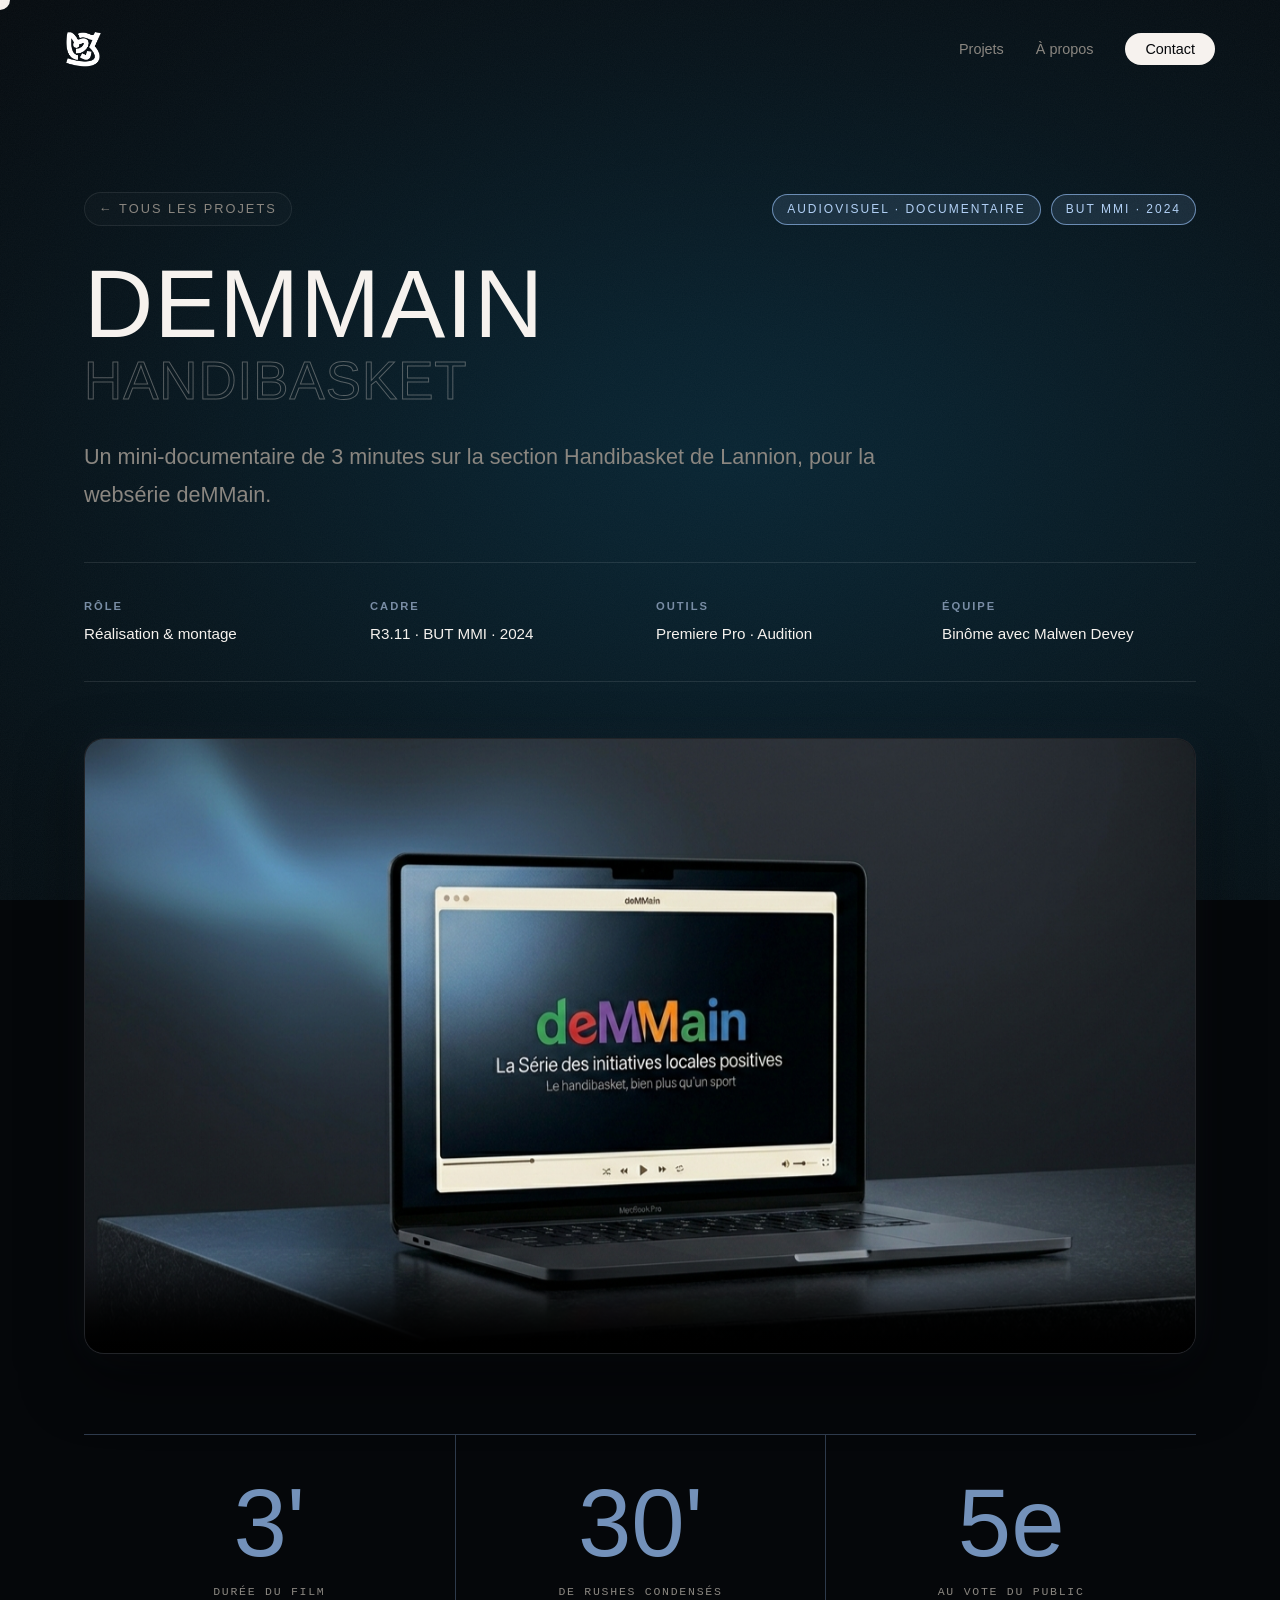
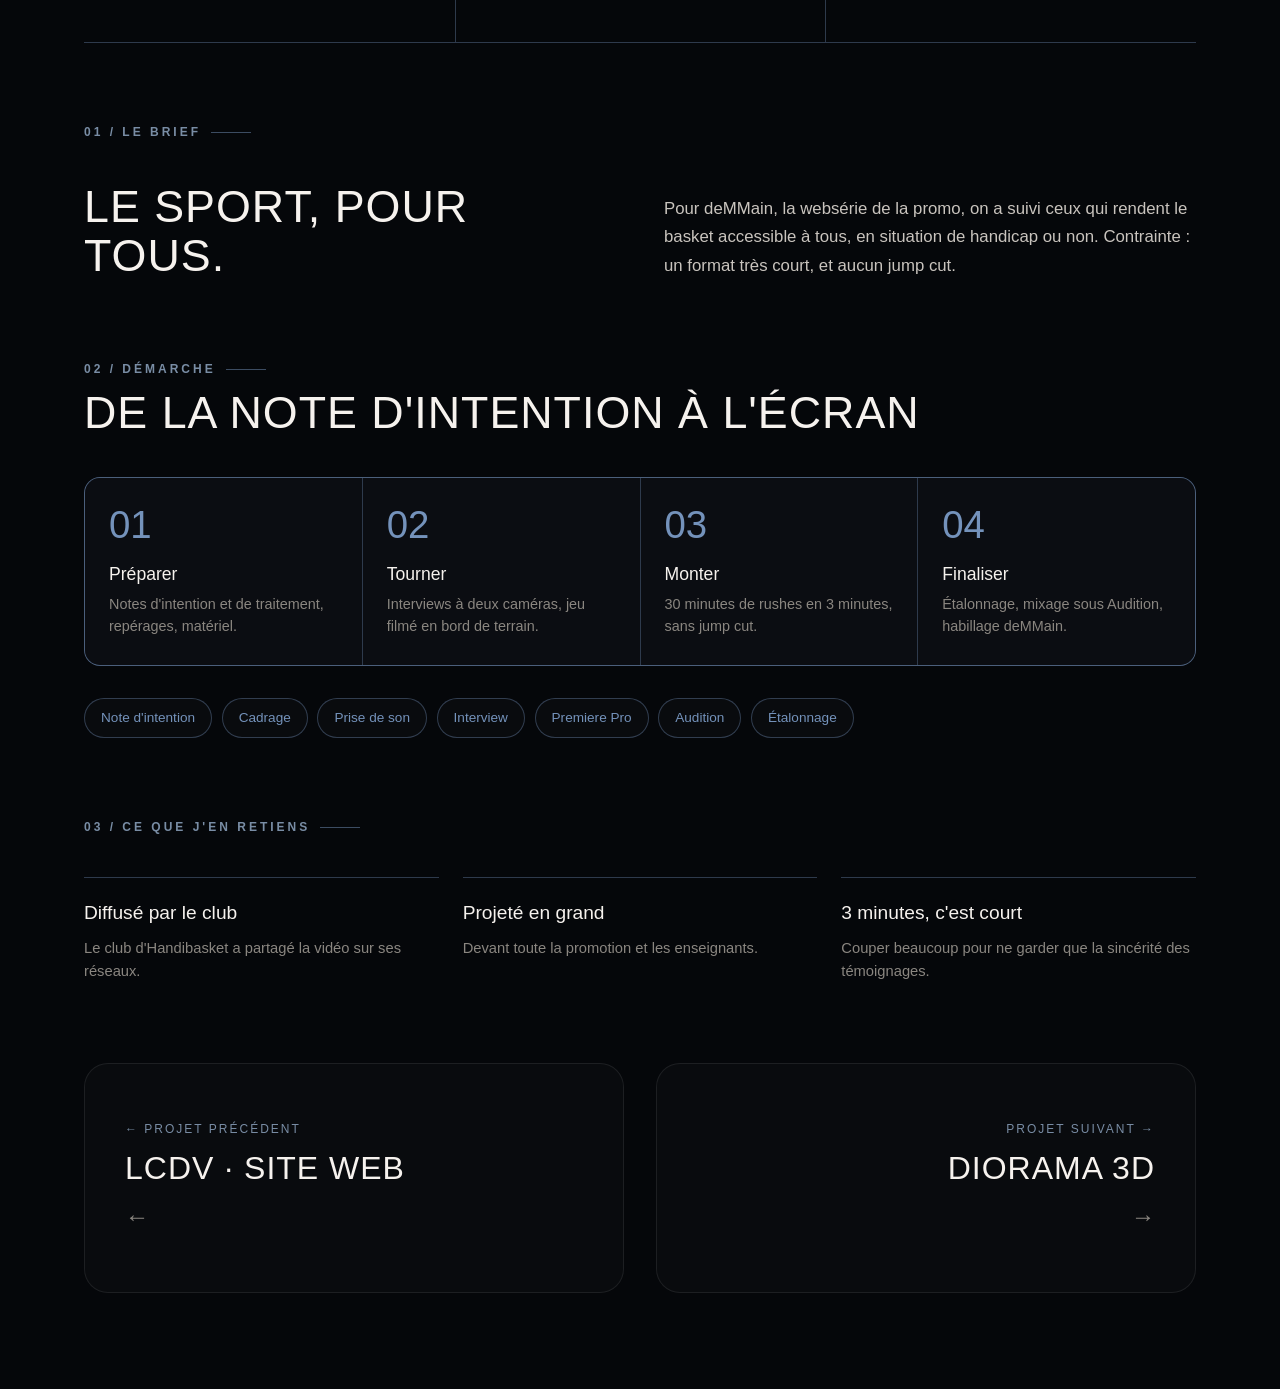
==== projet-demain.html @ 5e549ef8 "Mise en ligne du portfolio" ====
<!DOCTYPE html>
<html lang="fr" class="dark">

<head>
    <meta charset="UTF-8">
    <meta name="viewport" content="width=device-width, initial-scale=1.0">
    <title>deMMain — Mini-documentaire Handibasket · AGL</title>
    <meta name="description" content="deMMain : un mini-documentaire sur la section Handibasket de Lannion, réalisé en binôme en BUT MMI.">
    <meta name="author" content="Antonin Guillotot-Lechien">
    <!-- Aperçu lors d'un partage (LinkedIn, Messenger, mail...) -->
    <meta property="og:type" content="website">
    <meta property="og:locale" content="fr_FR">
    <meta property="og:site_name" content="Antonin Guillotot-Lechien · Portfolio">
    <meta property="og:title" content="deMMain — Mini-documentaire Handibasket · AGL">
    <meta property="og:description" content="deMMain : un mini-documentaire sur la section Handibasket de Lannion, réalisé en binôme en BUT MMI.">
    <meta property="og:image" content="img/projets/banniere_handibasket.png">
    <meta name="twitter:card" content="summary_large_image">
    <!-- Favicon -->
    <link rel="icon" type="image/png" sizes="32x32" href="img/meta/favicon-32.png">
    <link rel="icon" type="image/png" sizes="512x512" href="img/meta/favicon-512.png">
    <link rel="apple-touch-icon" href="img/meta/apple-touch-icon.png">
    <link rel="stylesheet" href="style.css">
    <link rel="stylesheet" href="projets.css">
    <link href="https://fonts.cdnfonts.com/css/satoshi" rel="stylesheet">
    <link href="https://fonts.cdnfonts.com/css/vtf-gulax" rel="stylesheet">
</head>

<body>
    <div class="reading-progress-bar"></div>
    <div class="bg-container"></div>

    <!-- ENTRANCE LOADER -->
    <div id="loader">
        <div class="loader-logo-container">
            <img src="img/letter_logo_blanc.png" alt="Logo AGL" class="loader-logo">
            <div class="loader-glow"></div>
        </div>
    </div>

    <!-- Custom Cursor -->
    <div class="custom-cursor">
        <div class="cursor-tag">Voir</div>
    </div>

    <!-- HEADER / NAVBAR -->
    <header class="header">
        <nav class="navbar" id="navbar">
            <div class="logo">
                <a href="index.html" class="logo-text">
                    <img src="img/letter_logo_blanc.png" alt="Logo Antonin Guillotot-Lechien">
                </a>
            </div>
            <ul class="nav-links">
                <li><a href="projets.html">Projets</a></li>
                <li><a href="index.html#expertise">À propos</a></li>
                <li><a href="index.html#contact" class="btn-primary">Contact</a></li>
            </ul>

            <button class="hamburger" id="hamburger">
                <span></span>
                <span></span>
            </button>
        </nav>

        <div class="mobile-menu" id="mobile-menu">
            <ul class="mobile-nav-links">
                <li><a href="index.html#propos">À propos</a></li>
                <li><a href="index.html#expertise">Expertise</a></li>
                <li><a href="projets.html">Projets</a></li>
                <li><a href="index.html#contact">Contact</a></li>
            </ul>
        </div>
    </header>

    <main class="pd-container pd-minimal-layout">

        <!-- HERO -->
        <div class="pd-minimal-hero reveal">
            <div class="pd-hero-top-bar">
                <a href="projets.html" class="pd-back-link">← Tous les projets</a>
                <div class="pd-hero-badges">
                    <span class="pd-badge">Audiovisuel · Documentaire</span>
                    <span class="pd-badge accent">BUT MMI · 2024</span>
                </div>
            </div>

            <h1 class="pd-hero-title">
                deMMain
                <span>Handibasket</span>
            </h1>

            <p class="pd-hero-lead">
                Un mini-documentaire de 3 minutes sur la section Handibasket de Lannion, pour la websérie deMMain.
            </p>

            <div class="pd-minimal-specs-strip">
                <div class="pd-strip-item">
                    <span class="pd-strip-label">Rôle</span>
                    <span class="pd-strip-val">Réalisation & montage</span>
                </div>
                <div class="pd-strip-item">
                    <span class="pd-strip-label">Cadre</span>
                    <span class="pd-strip-val">R3.11 · BUT MMI · 2024</span>
                </div>
                <div class="pd-strip-item">
                    <span class="pd-strip-label">Outils</span>
                    <span class="pd-strip-val">Premiere Pro · Audition</span>
                </div>
                <div class="pd-strip-item">
                    <span class="pd-strip-label">Équipe</span>
                    <span class="pd-strip-val">Binôme avec Malwen Devey</span>
                </div>
            </div>
        </div>

        <!-- APERÇU : le film -->
        <section id="apercu" class="pd-section reveal">
            <div class="pd-media-showcase">
                <div class="pd-media-content">
                    <video controls preload="metadata" poster="img/projets/banniere_handibasket.png">
                        <source src="video/demain-web.mp4" type="video/mp4">
                    </video>
                </div>
            </div>
        </section>

        <!-- CHIFFRES CLÉS -->
        <section class="pd-section reveal">
            <div class="cz-figures">
                <div class="cz-figure">
                    <span class="cz-figure-num">3'</span>
                    <span class="cz-figure-label cz-mono">Durée du film</span>
                </div>
                <div class="cz-figure">
                    <span class="cz-figure-num">30'</span>
                    <span class="cz-figure-label cz-mono">De rushes condensés</span>
                </div>
                <div class="cz-figure">
                    <span class="cz-figure-num">5e</span>
                    <span class="cz-figure-label cz-mono">Au vote du public</span>
                </div>
            </div>
        </section>

        <!-- BRIEF -->
        <section id="contexte" class="pd-section reveal">
            <div class="pd-section-header">
                <span class="pd-section-tag">01 / LE BRIEF</span>
            </div>
            <div class="cz-context">
                <h2 class="pd-section-title">Le sport, pour tous.</h2>
                <p>
                    Pour deMMain, la websérie de la promo, on a suivi ceux qui rendent le basket accessible à tous,
                    en situation de handicap ou non. Contrainte : un format très court, et aucun jump cut.
                </p>
            </div>
        </section>

        <!-- DÉMARCHE -->
        <section id="demarche" class="pd-section reveal">
            <div class="pd-section-header">
                <span class="pd-section-tag">02 / DÉMARCHE</span>
                <h2 class="pd-section-title">De la note d'intention à l'écran</h2>
            </div>
            <div class="cz-steps">
                <div class="cz-step">
                    <span class="cz-step-num">01</span>
                    <h4>Préparer</h4>
                    <p>Notes d'intention et de traitement, repérages, matériel.</p>
                </div>
                <div class="cz-step">
                    <span class="cz-step-num">02</span>
                    <h4>Tourner</h4>
                    <p>Interviews à deux caméras, jeu filmé en bord de terrain.</p>
                </div>
                <div class="cz-step">
                    <span class="cz-step-num">03</span>
                    <h4>Monter</h4>
                    <p>30 minutes de rushes en 3 minutes, sans jump cut.</p>
                </div>
                <div class="cz-step">
                    <span class="cz-step-num">04</span>
                    <h4>Finaliser</h4>
                    <p>Étalonnage, mixage sous Audition, habillage deMMain.</p>
                </div>
            </div>
            <div class="cz-stack">
                <span class="pd-skill-tag">Note d'intention</span>
                <span class="pd-skill-tag">Cadrage</span>
                <span class="pd-skill-tag">Prise de son</span>
                <span class="pd-skill-tag">Interview</span>
                <span class="pd-skill-tag">Premiere Pro</span>
                <span class="pd-skill-tag">Audition</span>
                <span class="pd-skill-tag">Étalonnage</span>
            </div>
        </section>

        <!-- BILAN -->
        <section id="bilan" class="pd-section reveal">
            <div class="pd-section-header">
                <span class="pd-section-tag">03 / CE QUE J'EN RETIENS</span>
            </div>
            <div class="cz-takeaways">
                <div class="cz-takeaway">
                    <strong>Diffusé par le club</strong>
                    <p>Le club d'Handibasket a partagé la vidéo sur ses réseaux.</p>
                </div>
                <div class="cz-takeaway">
                    <strong>Projeté en grand</strong>
                    <p>Devant toute la promotion et les enseignants.</p>
                </div>
                <div class="cz-takeaway">
                    <strong>3 minutes, c'est court</strong>
                    <p>Couper beaucoup pour ne garder que la sincérité des témoignages.</p>
                </div>
            </div>
        </section>

        <!-- NAVIGATION -->
        <div class="pd-next-prev-grid reveal">
            <a href="projet-lcdv-site.html" class="pd-nav-card prev">
                <span class="pd-nav-card-sub">← Projet précédent</span>
                <h3 class="pd-nav-card-title">LCDV · Site web</h3>
                <span class="pd-nav-card-arrow">←</span>
            </a>
            <a href="projet-3d-diorama.html" class="pd-nav-card next">
                <span class="pd-nav-card-sub">Projet suivant →</span>
                <h3 class="pd-nav-card-title">Diorama 3D</h3>
                <span class="pd-nav-card-arrow">→</span>
            </a>
        </div>

    </main>

    <script src="script.js"></script>
</body>

</html>
---- style.css ----
:root {
    --bg-color: #05070a;

    --text-primary: #F6F2EE;
    --text-secondary: #8a8680;

    --accent-blue: #798da5;
    --accent-blue-light: #a8bfd4;
    --accent-blue-glow: rgba(100, 130, 175, 0.15);
    --accent-brown: #ba9281;

    --glass-bg: rgba(142, 180, 230, 0.08);
    --glass-border: rgba(255, 255, 255, 0.18);
    --glass-hover: rgba(142, 180, 230, 0.15);

    --font-body: 'Satoshi', sans-serif;
    --font-display: 'VTF Gulax', sans-serif;

    --spacing-sm: 1rem;
    --spacing-md: 2rem;
    --spacing-lg: 4rem;
    --spacing-xl: 10rem;

    --radius-sm: 8px;
    --radius-md: 16px;
    --radius-full: 9999px;

    --transition-slow: all 1.2s cubic-bezier(0.16, 1, 0.3, 1);
    --transition-fast: all 0.3s ease;
}

/* =========================================
   RESET & BASE
========================================= */
* {
    margin: 0;
    padding: 0;
    box-sizing: border-box;
}

html {
    scroll-behavior: smooth;
    background: transparent;
    color: var(--text-primary);
    font-family: var(--font-body);
    font-size: 16px;
    overflow-x: clip;
    cursor: none;
}

body {
    position: relative;
    overflow-x: clip;
    line-height: 1.6;
    -webkit-font-smoothing: antialiased;
    cursor: none;
    background: #05070a;
}

a,
button,
input,
textarea {
    text-decoration: none;
    color: inherit;
    transition: var(--transition-fast);
    cursor: none;
}

ul {
    list-style: none;
}

h1,
h2,
h3,
h4 {
    line-height: 1.1;
    font-weight: normal;
}

/* =========================================
   BACKGROUND SYSTEM
========================================= */
.bg-container {
    position: fixed;
    inset: 0;
    z-index: -1;
    pointer-events: none;
    overflow: hidden;
    background: transparent;
}

/* Anciens effets (encore présents dans le HTML des autres pages) : désactivés */
.bg-aurora,
.bg-grid {
    display: none;
}

/* Ambiance : la teinte de .bg-container change selon la section
   (couleur posée en JS, voir script.js). */

/* Grain argentique : bruit SVG, animé par à-coups comme une pellicule */
.bg-container::after {
    content: '';
    position: absolute;
    inset: -50%;
    background-image: url("data:image/svg+xml,%3Csvg xmlns='http://www.w3.org/2000/svg' width='220' height='220'%3E%3Cfilter id='n'%3E%3CfeTurbulence type='fractalNoise' baseFrequency='0.85' numOctaves='3' stitchTiles='stitch'/%3E%3CfeColorMatrix values='0 0 0 0 1  0 0 0 0 1  0 0 0 0 1  0 0 0 0.55 0'/%3E%3C/filter%3E%3Crect width='100%25' height='100%25' filter='url(%23n)'/%3E%3C/svg%3E");
    opacity: 0.06;
    animation: grain 0.9s steps(1) infinite;
}

@keyframes grain {
    0%   { transform: translate(0, 0); }
    20%  { transform: translate(-3%, 2%); }
    40%  { transform: translate(2%, -4%); }
    60%  { transform: translate(-4%, -1%); }
    80%  { transform: translate(3%, 3%); }
}

@media (prefers-reduced-motion: reduce) {
    .bg-container::after {
        animation: none;
    }
}

.font-gulax {
    font-family: var(--font-display);
    letter-spacing: 1px;
}

.outline-text {
    color: transparent;
    -webkit-text-stroke: 1px var(--text-primary);
    opacity: 0.8;
}

/* =========================================
   GLOW EFFECT
========================================= */
#glow {
    display: none;
    position: fixed;
    top: 50%;
    left: 50%;
    width: 500px;
    height: 500px;
    background: radial-gradient(circle, rgba(120, 145, 180, 0.07) 0%, transparent 60%);
    border-radius: 50%;
    transform: translate(-50%, -50%);
    pointer-events: none;
    z-index: -1;
    transition: transform 0.1s linear;
}

/* =========================================
   ENTRANCE LOADER
========================================= */
#loader {
    position: fixed;
    inset: 0;
    width: 100%;
    height: 100%;
    background: #000000;
    display: flex;
    align-items: center;
    justify-content: center;
    z-index: 10000;
    transition: opacity 0.6s cubic-bezier(0.16, 1, 0.3, 1),
        transform 0.6s cubic-bezier(0.16, 1, 0.3, 1),
        visibility 0.6s;
}

#loader.fade-out {
    opacity: 0;
    transform: scale(1.05);
    visibility: hidden;
}

.loader-logo-container {
    position: relative;
    display: flex;
    align-items: center;
    justify-content: center;
}

.loader-logo {
    width: clamp(80px, 15vw, 140px);
    height: auto;
    display: block;
    opacity: 0;
    filter: blur(16px) brightness(0.4);
    transform: scale(0.5);
    animation: logo-reveal 1.6s cubic-bezier(0.22, 1, 0.36, 1) 0.1s forwards;
}

@keyframes logo-reveal {
    0% {
        opacity: 0;
        filter: blur(16px) brightness(0.4);
        transform: scale(0.5);
    }

    100% {
        opacity: 1;
        filter: blur(0px) brightness(1);
        transform: scale(1);
    }
}

.loader-glow {
    position: absolute;
    width: 200%;
    height: 200%;
    top: 50%;
    left: 50%;
    transform: translate(-50%, -50%);
    background: radial-gradient(circle, rgba(120, 145, 180, 0.15) 0%, transparent 60%);
    border-radius: 50%;
    opacity: 0;
    animation: glow-pulse 1.6s cubic-bezier(0.22, 1, 0.36, 1) 0.15s forwards;
    pointer-events: none;
}

@keyframes glow-pulse {
    0% {
        opacity: 0;
        transform: translate(-50%, -50%) scale(0.5);
    }

    45% {
        opacity: 1;
        transform: translate(-50%, -50%) scale(1);
    }

    100% {
        opacity: 0;
        transform: translate(-50%, -50%) scale(1.3);
    }
}

.no-scroll {
    overflow: hidden !important;
}

/* =========================================
   ANIMATIONS
========================================= */
.reveal {
    opacity: 0;
    transform: translateY(40px);
    filter: blur(10px);
    transition: opacity 1s cubic-bezier(0.16, 1, 0.3, 1),
        transform 1s cubic-bezier(0.16, 1, 0.3, 1),
        filter 1s cubic-bezier(0.16, 1, 0.3, 1);
}

.reveal.active {
    opacity: 1;
    transform: translateY(0);
    filter: blur(0);
}

.section {
    padding: var(--spacing-xl) 5%;
    max-width: 1300px;
    margin: 0 auto;
    background: transparent;
}

.section-title {
    font-size: clamp(2.5rem, 5vw, 4rem);
    margin-bottom: var(--spacing-lg);
    font-family: var(--font-display);
    text-transform: uppercase;
}

.section2-title {
    font-size: clamp(2.5rem, 5vw, 4rem);
    margin-bottom: 8rem;
    font-family: var(--font-display);
    text-transform: uppercase;
}

.section-divider {
    height: 1px;
    width: 90%;
    max-width: 1300px;
    margin: 0 auto;
    background: linear-gradient(90deg, transparent, rgba(255, 255, 255, 0.35), transparent);
    transform: scaleX(0);
    transform-origin: left;
    transition: transform 1.5s cubic-bezier(0.16, 1, 0.3, 1);
}

.section-divider.active {
    transform: scaleX(1);
}

/* =========================================
   NAVBAR
========================================= */
.header {
    position: fixed;
    top: 0;
    left: 0;
    width: 100%;
    z-index: 1000;
    pointer-events: none;
    /* Let clicks pass through empty areas */
    display: flex;
    justify-content: center;
    /* Center the navbar pill */
}

.navbar {
    pointer-events: auto;
    display: flex;
    justify-content: space-between;
    align-items: center;
    width: 100%;
    max-width: 100%;
    /* Full width at the top */
    margin-top: 0;
    padding: 30px 5vw;
    /* Pushed to edges at top */
    background: transparent;
    backdrop-filter: blur(0px);
    -webkit-backdrop-filter: blur(0px);
    border: 1px solid transparent;
    border-radius: 0px;
    transition: all 0.7s cubic-bezier(0.16, 1, 0.3, 1);
}

.navbar.scrolled {
    max-width: 400px;
    /* Compress into pill shape */
    margin-top: 20px;
    padding: 12px 24px;
    background: rgba(10, 10, 10, 0.5);
    backdrop-filter: blur(20px);
    -webkit-backdrop-filter: blur(20px);
    border: 1px solid rgba(255, 255, 255, 0.08);
    /* Sublime glass effect */
    border-radius: var(--radius-full);
}

.navbar.scrolled .logo {
    display: flex;
    align-items: center;
}

.navbar.scrolled .logo::after {
    content: '';
    display: block;
    width: 1px;
    height: 28px;
    background: rgba(255, 255, 255, 0.2);
    margin-left: 20px;
}

.logo-text {
    display: flex;
    align-items: center;
}

.logo-text img {
    height: 36px;
    width: auto;
    display: block;
}

.nav-links {
    display: flex;
    gap: 2rem;
    align-items: center;
}

.nav-links li a {
    font-size: 0.9rem;
    font-weight: 500;
    color: var(--text-secondary);
}

.nav-links li a:hover {
    color: var(--text-primary);
}

.btn-primary {
    background: var(--text-primary);
    color: var(--bg-color) !important;
    padding: 8px 20px;
    border-radius: var(--radius-full);
    font-weight: 600;
}

.btn-primary:hover {
    background: #d4d4d4;
    transform: scale(1.05);
}

.btn-outline {
    background: transparent;
    border: 1px solid var(--glass-border);
    color: var(--text-primary);
    padding: 14px 28px;
    border-radius: var(--radius-full);
    font-weight: 500;
}

.btn-outline:hover {
    background: var(--glass-border);
}

/* =========================================
   HAMBURGER & MOBILE MENU
========================================= */
.hamburger {
    display: none;
    flex-direction: column;
    justify-content: center;
    gap: 6px;
    width: 30px;
    height: 30px;
    background: transparent;
    border: none;
    z-index: 2000;
}

.hamburger span {
    display: block;
    width: 100%;
    height: 2px;
    background: var(--text-primary);
    transition: all 0.3s ease;
}

.hamburger.active span:nth-child(1) {
    transform: translateY(4px) rotate(45deg);
}

.hamburger.active span:nth-child(2) {
    transform: translateY(-4px) rotate(-45deg);
}

.mobile-menu {
    position: fixed;
    inset: 0;
    width: 100%;
    height: 100vh;
    background: #000000;
    z-index: 1500;
    display: flex;
    flex-direction: column;
    justify-content: center;
    padding: 0 10%;
    transform: translateY(-100%);
    /* visibility attend la fin de la remontée pour masquer le menu */
    transition: transform 0.6s cubic-bezier(0.16, 1, 0.3, 1), visibility 0s linear 0.6s;
    /* L'en-tête laisse passer les clics (pointer-events: none) :
       le menu doit les réactiver, sinon ses liens ne réagissent pas */
    pointer-events: auto;
    visibility: hidden;
}

.mobile-menu.active {
    transform: translateY(0);
    visibility: visible;
    transition: transform 0.6s cubic-bezier(0.16, 1, 0.3, 1), visibility 0s;
}

/* La barre (logo + croix) reste au-dessus du menu ouvert pour pouvoir le fermer */
.navbar {
    position: relative;
    z-index: 1600;
}

.mobile-nav-links {
    display: flex;
    flex-direction: column;
    gap: 2rem;
}

.mobile-nav-links li {
    opacity: 0;
    transform: translateY(20px);
    transition: all 0.6s cubic-bezier(0.16, 1, 0.3, 1);
}

.mobile-menu.active .mobile-nav-links li {
    opacity: 1;
    transform: translateY(0);
}

.mobile-menu.active .mobile-nav-links li:nth-child(1) {
    transition-delay: 0.2s;
}

.mobile-menu.active .mobile-nav-links li:nth-child(2) {
    transition-delay: 0.3s;
}

.mobile-menu.active .mobile-nav-links li:nth-child(3) {
    transition-delay: 0.4s;
}

.mobile-menu.active .mobile-nav-links li:nth-child(4) {
    transition-delay: 0.5s;
}

.mobile-nav-links li a {
    font-size: 3rem;
    font-family: var(--font-display);
    text-transform: uppercase;
}

.mobile-menu-footer {
    position: absolute;
    bottom: 3rem;
    left: 10%;
    right: 10%;
    display: flex;
    justify-content: space-between;
    align-items: center;
    color: var(--text-secondary);
    font-size: 0.9rem;
    opacity: 0;
    transition: opacity 0.6s ease;
    transition-delay: 0.6s;
}

.mobile-menu.active .mobile-menu-footer {
    opacity: 1;
}

.social-mini {
    display: flex;
    gap: 1.5rem;
}

@media (max-width: 900px) {
    .nav-links {
        display: none;
    }

    .hamburger {
        display: flex;
    }
}

/* =========================================
   HERO
========================================= */
.hero {
    position: relative;
    height: 100vh;
    display: flex;
    align-items: center;
    justify-content: center;
    overflow: hidden;
}

.hero-video {
    position: absolute;
    top: 0;
    left: 0;
    width: 100%;
    height: 100%;
    object-fit: cover;
    z-index: 1;
    opacity: 1;
}

.hero-overlay {
    position: absolute;
    bottom: 0;
    left: 0;
    width: 100%;
    height: 50vh;
    background: linear-gradient(to bottom,
            transparent 0%,
            rgba(5, 7, 10, 0.4) 50%,
            var(--bg-color) 100%);
    z-index: 2;
    pointer-events: none;
}

.hero::after {
    content: '';
    position: absolute;
    bottom: -80px;
    left: 0;
    width: 100%;
    height: 80px;
    background: var(--bg-color);
    z-index: 4;
    pointer-events: none;
}

.hero-content {
    position: relative;
    z-index: 3;
    text-align: center;
    padding: 0 5%;
}

.hero-tag {
    display: inline-block;
    padding: 6px 14px;
    border-radius: var(--radius-full);
    border: 1px solid var(--glass-border);
    backdrop-filter: blur(10px);
    font-size: 0.85rem;
    color: var(--text-secondary);
    margin-bottom: 2rem;
    text-transform: uppercase;
    letter-spacing: 1px;
}

.hero-title {
    font-size: clamp(3.5rem, 10vw, 8rem);
    text-transform: uppercase;
    line-height: 0.9;
    margin-bottom: 2rem;
}

.hero-subtitle {
    font-size: 1.1rem;
    color: var(--text-secondary);
    max-width: 500px;
    margin: 0 auto;
}

/* =========================================
   HERO META BAR (horloge — signature DA)
========================================= */
.hero-meta {
    position: absolute;
    bottom: 2.5rem;
    left: 5%;
    z-index: 3;
    pointer-events: none;
    opacity: 0;
    animation: hero-meta-reveal 0.8s cubic-bezier(0.16, 1, 0.3, 1) 2.2s forwards;
}

@keyframes hero-meta-reveal {
    from {
        opacity: 0;
        transform: translateY(6px);
    }

    to {
        opacity: 1;
        transform: translateY(0);
    }
}

.hero-clock {
    display: flex;
    align-items: baseline;
    gap: 0.6rem;
    font-family: var(--font-body);
    font-size: 0.78rem;
    font-weight: 500;
    letter-spacing: 0.1em;
    text-transform: uppercase;
}

.hero-clock-time {
    font-variant-numeric: tabular-nums;
    color: rgba(246, 242, 238, 0.6);
}

.hero-clock-location {
    color: rgba(246, 242, 238, 0.25);
}

.scroll-indicator {
    position: absolute;
    bottom: 2rem;
    left: 50%;
    transform: translateX(-50%);
    z-index: 3;
    font-size: 0.8rem;
    color: var(--accent-blue);
    letter-spacing: 2px;
    display: flex;
    flex-direction: column;
    align-items: center;
    gap: 1rem;
}

.scroll-indicator::after {
    content: '';
    width: 1px;
    height: 40px;
    background: linear-gradient(to bottom, var(--text-secondary), transparent);
    animation: pulse 2s infinite;
}

@keyframes pulse {
    0% {
        transform: scaleY(0);
        transform-origin: top;
    }

    50% {
        transform: scaleY(1);
        transform-origin: top;
    }

    50.1% {
        transform: scaleY(1);
        transform-origin: bottom;
    }

    100% {
        transform: scaleY(0);
        transform-origin: bottom;
    }
}

/* =========================================
   A PROPOS
========================================= */
.propos-grid {
    display: grid;
    grid-template-columns: 1fr 1fr;
    gap: 4rem;
    align-items: start;
    padding-top: 2rem;
}

#propos {
    padding-top: 4rem;
    position: relative;
}

#propos::before {
    content: '';
    position: absolute;
    top: 0;
    left: 50%;
    transform: translateX(-50%);
    width: 100vw;
    height: 80px;
    background: linear-gradient(to bottom, var(--bg-color) 0%, transparent 100%);
    z-index: 1;
    pointer-events: none;
}

.propos-left .section-title {
    margin-bottom: 2rem;
}

.propos-photo-container {
    margin-top: 3rem;
    position: relative;
    width: fit-content;
}

/* Photo : simple, ronde, sans effet ni contour */
.propos-photo {
    width: 150px;
    height: 150px;
    border-radius: 50%;
    overflow: hidden;
}

.propos-photo img {
    display: block;
    width: 100%;
    height: 100%;
    object-fit: cover;
}

.propos-left span {
    color: var(--text-secondary);
    font-style: italic;
    font-family: var(--font-body);
    font-size: clamp(1.5rem, 3vw, 2.5rem);
    text-transform: none;
    letter-spacing: 0;
}

.propos-right .text-lead {
    font-size: 1.5rem;
    color: var(--text-primary);
    margin-bottom: 1.5rem;
}

.propos-right p {
    font-size: 1.1rem;
    color: var(--text-secondary);
    margin-bottom: 1.5rem;
}

/* --- Mention de stage (section À propos) : pastille discrète --- */
.stage-pill {
    display: inline-flex;
    flex-wrap: wrap;
    align-items: center;
    gap: 0.35rem 0.75rem;
    margin-bottom: 1.75rem;
    padding: 0.5rem 1rem;
    border: 1px solid rgba(95, 180, 217, 0.3);
    border-radius: 999px;
    background: rgba(14, 42, 56, 0.35);
    font-size: 0.85rem;
    line-height: 1.3;
}

.stage-pill-label {
    color: var(--text-primary);
    font-weight: 500;
}

.stage-pill-dates {
    font-family: var(--font-body);
    font-weight: 500;
    color: #8fc9e3;
}

.stage-pill-meta {
    font-family: var(--font-body);
    color: var(--text-secondary);
}

.stage-dot {
    position: relative;
    flex-shrink: 0;
    width: 8px;
    height: 8px;
    border-radius: 50%;
    background: #5fd99a;
}

.stage-dot::after {
    content: '';
    position: absolute;
    inset: 0;
    border-radius: 50%;
    background: #5fd99a;
    animation: stage-pulse 2s ease-out infinite;
}

@keyframes stage-pulse {
    0% { transform: scale(1); opacity: 0.7; }
    100% { transform: scale(3); opacity: 0; }
}

@media (prefers-reduced-motion: reduce) {
    .stage-dot::after {
        animation: none;
    }
}

.propos-socials {
    margin-top: 3rem;
    display: flex;
    gap: 2rem;
}

/* Lien CV : même rangée que les réseaux, mais en bleu pour ressortir */
/* Lien CV : souligné en permanence (pas d'animation), comme avant */
.propos-socials a.propos-cv {
    color: rgb(178, 208, 245);
    font-weight: 600;
    background: none;
    padding-bottom: 0;
    border-bottom: 1px solid rgba(142, 180, 230, 0.5);
}

.propos-socials a.propos-cv:hover {
    color: #fff;
    border-color: rgb(178, 208, 245);
}

/* Liens À propos : s'éclaircissent et se soulignent de gauche à droite au survol */
.propos-socials a {
    font-size: 0.9rem;
    text-transform: uppercase;
    letter-spacing: 1px;
    color: var(--text-secondary);
    background-image: linear-gradient(currentColor, currentColor);
    background-size: 0% 1px;
    background-position: 0 100%;
    background-repeat: no-repeat;
    padding-bottom: 2px;
    transition: color 0.3s ease, background-size 0.4s cubic-bezier(0.16, 1, 0.3, 1);
}

.propos-socials a:hover {
    color: var(--accent-blue-light);
    background-size: 100% 1px;
}

/* =========================================
   EXPERTISE — LISTE INTERACTIVE
========================================= */
.expertise-layout {
    display: grid;
    grid-template-columns: 1fr 1fr;
    gap: var(--spacing-lg);
    align-items: start;
}

/* ── LISTE DROITE ── */
.expertise-list {
    border-top: 1px solid var(--glass-border);
}

.expertise-item {
    display: grid;
    grid-template-columns: 44px 1fr auto;
    align-items: center;
    gap: var(--spacing-sm);
    padding: var(--spacing-md) 0;
    border-bottom: 1px solid var(--glass-border);
    cursor: none;
    position: relative;
    overflow: hidden;
}

.expertise-item::before {
    content: '';
    position: absolute;
    inset: 0;
    background: rgba(120, 145, 180, 0.04);
    transform: scaleX(0);
    transform-origin: left;
    transition: transform 1.2s cubic-bezier(0.16, 1, 0.3, 1);
}

.expertise-item.active::before,
.expertise-item:hover::before {
    transform: scaleX(1);
}

.expertise-num {
    font-size: 14px;
    color: rgba(142, 180, 230, 0.4);
    letter-spacing: 1px;
    position: relative;
    transition: color 0.3s ease;
    left: 15px;
}

.expertise-item.active .expertise-num,
.expertise-item:hover .expertise-num {
    color: rgba(142, 180, 230, 0.8);
}

.expertise-title {
    font-size: clamp(1rem, 1.6vw, 1.3rem);
    font-family: var(--font-display);
    text-transform: uppercase;
    letter-spacing: 2px;
    color: rgba(200, 196, 190, 0.55);
    -webkit-text-stroke: 0px transparent;
    transition: all 0.4s cubic-bezier(0.16, 1, 0.3, 1);
    position: relative;
}

.expertise-item.active .expertise-title,
.expertise-item:hover .expertise-title {
    color: var(--text-primary);
    -webkit-text-stroke: 0px transparent;
}

.expertise-arrow {
    font-size: 14px;
    color: rgba(120, 145, 180, 0.2);
    position: relative;
    transition: all 0.8s ease;
    transform: translate(-4px, 4px);
    opacity: 0;
    right: 15px;
}

.expertise-item.active .expertise-arrow,
.expertise-item:hover .expertise-arrow {
    opacity: 1;
    color: var(--accent-blue);
    transform: translate(0, 0);
}

/* ── PANNEAU GAUCHE ── */
.expertise-panel {
    position: relative;
    min-height: 220px;
}

.panel-content {
    display: none;
}

.panel-content.active {
    display: flex;
    flex-direction: column;
    gap: 20px;
    animation: panelFadeUp 0.45s cubic-bezier(0.16, 1, 0.3, 1);
}

@keyframes panelFadeUp {
    from {
        opacity: 0;
        transform: translateY(14px);
    }

    to {
        opacity: 1;
        transform: translateY(0);
    }
}

.panel-num {
    font-size: 88px;
    font-weight: 800;
    color: rgba(142, 180, 230, 0.8);
    line-height: 1;
    margin-bottom: -16px;
}

.panel-title {
    font-size: clamp(1.4rem, 2.5vw, 2rem);
    font-family: var(--font-display);
    text-transform: uppercase;
    letter-spacing: 2px;
    color: var(--text-primary);
    line-height: 1.1;
}

.panel-desc {
    font-size: 1.1rem;
    color: var(--text-secondary);
    line-height: 1.8;
    border-left: 1px solid var(--glass-border);
    padding-left: 16px;
    max-width: 450px;
}

.panel-tools {
    display: flex;
    flex-wrap: wrap;
    gap: 6px;
}

.panel-tool {
    font-size: 0.75rem;
    padding: 6px 14px;
    border: 1px solid var(--glass-border);
    border-radius: var(--radius-full);
    color: rgba(142, 180, 230, 0.8);
    letter-spacing: 1px;
    text-transform: uppercase;
}

@media (max-width: 900px) {
    .expertise-layout {
        grid-template-columns: 1fr;
        gap: 40px;
    }

    .expertise-list {
        order: -1;
    }
}

/* =========================================
   PROJETS (PINNED SWAP FRAMER MATCH)
========================================= */
.projets-header {
    padding-bottom: 0;
}

.projets-footer {
    padding-top: var(--spacing-lg);
    padding-bottom: var(--spacing-lg);
    display: flex;
    justify-content: center;
}

.btn-all-projects {
    display: inline-flex;
    align-items: center;
    gap: 12px;
    padding: 16px 40px;
    border: 1px solid var(--glass-border);
    border-radius: var(--radius-full);
    font-size: 1rem;
    font-family: var(--font-body);
    font-weight: 500;
    color: var(--text-primary);
    letter-spacing: 0.5px;
    transition: var(--transition-fast);
    background: var(--glass-bg);
}

/* Même effet de survol que le bouton « Me contacter » :
   léger agrandissement + fond plus clair, transition 0,3 s */
.btn-all-projects:hover {
    background: var(--glass-hover);
    transform: scale(1.05);
}

/* Flèche : même glissement que les flèches des cartes projets */
.btn-arrow {
    position: relative;
    display: inline-flex;
    width: 1.2em;
    height: 1.2em;
    overflow: hidden;
    font-size: 1.1rem;
}

.btn-all-projects:hover .arrow-wrapper {
    transform: translate(100%, -100%);
}

#projets {
    padding: 0;
    max-width: 100%;
}

.projects-container {
    height: 400vh;
    /* 4 cards */
    position: relative;
    background: transparent;
}

.projects-sticky {
    position: sticky;
    top: 0;
    width: 100vw;
    height: 100vh;
    overflow: hidden;
    display: flex;
    align-items: center;
    justify-content: center;
}

.marquees-wrapper {
    position: absolute;
    inset: 0;
    z-index: 1;
    display: flex;
    align-items: center;
    justify-content: center;
    perspective: 2500px;
    pointer-events: none;
}

.marquee-rotator {
    position: relative;
    width: 100vw;
    height: 100vh;
    transform-style: preserve-3d;
    will-change: transform;
}

.marquee-bg {
    position: absolute;
    top: 50%;
    left: 0;
    width: 100vw;
    transform: translateY(-50%) scale(0.95);
    opacity: 0;
    pointer-events: none;
    backface-visibility: hidden;
    -webkit-backface-visibility: hidden;
}

.marquee-bg.active {
    opacity: 1;
    transform: translateY(-50%) scale(1);
}

.marquee-content {
    display: flex;
    /* Use flex to put two identicial spans side by side */
    width: max-content;
    font-size: 6.5vw;
    /* Considerably smaller text */
    font-family: var(--font-body);
    font-weight: 800;
    /* Bolder text */
    color: var(--text-primary);
    animation: marquee-scroll 90s linear infinite;
    /* Much Slower animation */
}

@keyframes marquee-scroll {
    0% {
        transform: translateX(0);
    }

    100% {
        transform: translateX(-50%);
    }

    /* Scrolls exactly halfway (one span length) */
}

/* =========================================
   TITLES 3D LAYER (Centré, synchronisé avec les cartes)
========================================= */
.titles-wrapper {
    position: absolute;
    inset: 0;
    z-index: 5;
    /* Entre les marquees et les cartes */
    display: flex;
    align-items: center;
    justify-content: center;
    perspective: 2500px;
    pointer-events: none;
}

.titles-rotator {
    position: relative;
    width: 100vw;
    height: 50vh;
    max-height: 350px;
    transform-style: preserve-3d;
    will-change: transform;
    transform-origin: center center;
}

.project-title-face {
    position: absolute;
    top: 50%;
    /* Centrage vertical relatif à la zone de la carte */
    left: 0;
    right: 0;
    transform: translateY(-50%);
    text-align: center;
    font-size: clamp(3rem, 8vw, 8rem);
    /* Plus grand pour un effet premium */
    text-transform: uppercase;
    font-family: 'gulax', sans-serif;
    /* Utilise la police Gulax si dispo */
    letter-spacing: 4px;
    color: transparent;
    -webkit-text-stroke: 1.5px rgba(255, 255, 255, 0.4);
    /* Plus subtil en fond */
    white-space: nowrap;
    backface-visibility: hidden;
    -webkit-backface-visibility: hidden;
    opacity: 0;
    will-change: transform, opacity, filter;
}

.cards-wrapper {
    position: absolute;
    inset: 0;
    z-index: 10;
    display: flex;
    align-items: center;
    justify-content: center;
    perspective: 2500px;
    /* High perspective for subtle 3D */
    pointer-events: none;
}

.card-rotator {
    width: 35vw;
    max-width: 500px;
    height: 52.5vh;
    max-height: 375px;
    position: relative;
    transform-style: preserve-3d;
    will-change: transform;
    transform-origin: center center;
    pointer-events: none;
}

.project-card {
    position: absolute;
    inset: 0;
    width: 100%;
    height: 100%;
    border-radius: 16px;
    overflow: hidden;
    box-shadow: 0 40px 80px rgba(0, 0, 0, 0.8);
    cursor: none;
    background: #111;

    backface-visibility: hidden;
    -webkit-backface-visibility: hidden;
    opacity: 0;
    pointer-events: none;
    will-change: transform, opacity, filter;
}

.project-card * {
    pointer-events: none;
}

.project-card-bg {
    width: 100%;
    height: 100%;
    object-fit: cover;
    transition: transform 1s cubic-bezier(0.16, 1, 0.3, 1);
}

.project-card:hover .project-card-bg {
    transform: scale(1.05);
    /* Slight zoom on hover */
}

.project-card-bottom {
    position: absolute;
    bottom: 0;
    left: 0;
    width: 100%;
    padding: 24px;
    display: flex;
    justify-content: space-between;
    align-items: flex-end;
    background: linear-gradient(to top, rgba(0, 0, 0, 0.9) 0%, transparent 100%);
    pointer-events: none;
}

.project-card-title {
    font-size: 1.5rem;
    font-family: var(--font-body);
    font-weight: 700;
    color: white;
}

.project-card-tags {
    display: flex;
    gap: 8px;
}

.project-card-tags .tag {
    background: rgba(120, 145, 180, 0.15);
    color: #c8d8ea;
    border: 1px solid rgba(120, 145, 180, 0.3);
    padding: 6px 12px;
    border-radius: 20px;
    font-size: 0.75rem;
    font-weight: 700;
}

/* Container modeling the invisible box */
.project-card-arrow {
    position: absolute;
    top: 24px;
    right: 24px;
    width: 32px;
    height: 32px;
    overflow: hidden;
    pointer-events: none;
    display: flex;
    align-items: center;
    justify-content: center;
    color: white;
    font-size: 1.5rem;
    font-weight: bold;
}

/* Inner wrapper that actually moves */
.arrow-wrapper {
    position: relative;
    display: flex;
    width: 100%;
    height: 100%;
    align-items: center;
    justify-content: center;
    /* Longer duration & strong easing: slow start, fast slide, silky smooth slow stop */
    transition: transform 0.72s cubic-bezier(0.76, 0, 0.24, 1);
}

/* The first arrow inside the wrapper */
.arrow-main,
.arrow-clone {
    position: absolute;
    width: 100%;
    height: 100%;
    display: flex;
    align-items: center;
    justify-content: center;
    line-height: 1;
}

/* The clone starts offset to the bottom-left */
.arrow-clone {
    transform: translate(-100%, 100%);
}

/* When the card is hovered, both arrows slide up and right */
.project-card:hover .arrow-wrapper {
    transform: translate(100%, -100%);
}

/* =========================================
   CONTACT
========================================= */
.contact-cta {
    text-align: center;
    padding: 6rem 0;
    border-top: 1px solid var(--glass-border);
    border-bottom: 1px solid var(--glass-border);
}

.contact-cta h2 {
    font-size: clamp(3rem, 6vw, 5rem);
    font-family: var(--font-display);
    margin-bottom: 1rem;
}

.contact-cta p {
    font-size: 1.25rem;
    color: var(--text-secondary);
    margin-bottom: 3rem;
}

.contact-links {
    display: flex;
    justify-content: center;
    align-items: center;
    flex-wrap: wrap;
    gap: 1rem 1.5rem;
}

/* Les deux boutons du bloc contact : même taille, texte centré
   (le .btn-primary de base est dimensionné pour la barre de navigation) */
.contact-links .btn-primary,
.contact-links .btn-outline {
    display: inline-flex;
    align-items: center;
    justify-content: center;
    gap: 0.5rem;
    min-height: 52px;
    padding: 0 28px;
    border: 1px solid transparent;
    border-radius: var(--radius-full);
    font-size: 1rem;
    line-height: 1;
}

.contact-links .btn-outline {
    border-color: var(--glass-border);
}

/* Le contenu principal passe au dessus du background lueur */
main {
    position: relative;
    z-index: 1;
    /* Content above blobs */
    background: transparent;
}

/* =========================================
   FOOTER REVEAL WRAPPER
========================================= */
.footer-reveal-wrapper {
    position: relative;
    background: transparent;
}

/* =========================================
   FOOTER (derrière la bannière)
========================================= */
.footer {
    position: sticky;
    bottom: 0;
    padding: 5rem 5% 3rem;
    background: rgba(10, 10, 10, 0.6);
    backdrop-filter: blur(10px);
    -webkit-backdrop-filter: blur(10px);
    z-index: 1;
}

.footer-top {
    display: flex;
    justify-content: space-between;
    align-items: flex-start;
    padding-bottom: 4rem;
    border-bottom: 1px solid var(--glass-border);
    margin-bottom: 4rem;
}

.footer-top-left .logo-text {
    font-size: 2rem;
    margin-bottom: 1rem;
}

/* Logo du footer : un peu plus grand que celui de la barre de navigation */
.footer-top-left .footer-logo {
    display: inline-flex;
    margin-bottom: 1.25rem;
}

.footer-top-left .footer-logo img {
    height: 52px;
}

.footer-top-left p {
    color: var(--text-secondary);
    font-size: 0.95rem;
    line-height: 1.8;
}

.footer-cta {
    display: flex;
    align-items: center;
    gap: 1rem;
    font-family: var(--font-display);
    font-size: clamp(2rem, 4vw, 3.5rem);
    text-transform: uppercase;
    color: var(--text-primary);
    transition: var(--transition-fast);
    border-bottom: 1px solid transparent;
}

.footer-cta:hover {
    color: var(--accent-blue);
    border-color: var(--accent-blue);
}

.footer-cta-arrow {
    transition: transform 0.3s ease;
}

.footer-cta:hover .footer-cta-arrow {
    transform: translate(4px, -4px);
}

.footer-links-grid {
    display: grid;
    grid-template-columns: repeat(3, 1fr);
    gap: 2rem;
    padding-bottom: 4rem;
    border-bottom: 1px solid var(--glass-border);
    margin-bottom: 2rem;
}

.footer-col {
    display: flex;
    flex-direction: column;
    gap: 1rem;
}

.footer-col .eyebrow {
    margin-bottom: 0.5rem;
}

.footer-col a {
    align-self: flex-start; /* zone de survol limitée au texte, pas à toute la colonne */
    font-size: 0.95rem;
    color: var(--text-secondary);
}

.footer-col a:hover {
    color: var(--text-primary);
}

.footer-bottom {
    display: flex;
    justify-content: space-between;
    color: var(--text-secondary);
    font-size: 0.8rem;
}

/* Mentions légales : s'éclaircit et se souligne au survol */
.footer-bottom a {
    color: var(--text-secondary);
    background-image: linear-gradient(currentColor, currentColor);
    background-size: 0% 1px;
    background-position: 0 100%;
    background-repeat: no-repeat;
    padding-bottom: 2px;
    transition: color 0.3s ease, background-size 0.4s cubic-bezier(0.16, 1, 0.3, 1);
}

.footer-bottom a:hover {
    color: var(--text-primary);
    background-size: 100% 1px;
}

/* =========================================
   BANNIÈRE STICKY (passe devant le footer)
========================================= */
.footer-banner {
    position: sticky;
    bottom: 0;
    width: 100%;
    overflow: hidden;
    border-top: 1px solid var(--glass-border);
    padding: 1.8rem 0;
    background: rgba(10, 10, 10, 0.6);
    backdrop-filter: blur(10px);
    -webkit-backdrop-filter: blur(10px);
    z-index: 10;
    cursor: default;
}

.footer-banner-track {
    display: flex;
    width: max-content;
    animation: banner-scroll 25s linear infinite;
    font-family: var(--font-display);
    font-size: clamp(1.4rem, 2.5vw, 2.2rem);
    text-transform: uppercase;
    letter-spacing: 3px;
    color: var(--text-primary);
    white-space: nowrap;
}

.footer-banner-track em {
    font-style: normal;
    color: var(--accent-blue);
    margin: 0 2rem;
}

@keyframes banner-scroll {
    0% {
        transform: translateX(0);
    }

    100% {
        transform: translateX(-50%);
    }
}

.footer-banner:hover .footer-banner-track {
    animation-play-state: paused;
}

/* =========================================
   RESPONSIVE
========================================= */
@media (max-width: 900px) {
    .footer-top {
        flex-direction: column;
        gap: 2rem;
    }

    .footer-links-grid {
        grid-template-columns: 1fr 1fr;
    }

    .footer-bottom {
        flex-direction: column;
        gap: 0.5rem;
        text-align: center;
    }
}



/* =========================================
   Q&A ACCORDION
========================================= */
.qna-list {
    display: flex;
    flex-direction: column;
    border-top: 1px solid var(--glass-border);
}

.qna-item {
    border-bottom: 1px solid var(--glass-border);
    overflow: hidden;
}

.qna-question {
    width: 100%;
    display: flex;
    justify-content: space-between;
    align-items: center;
    padding: 2rem 0;
    background: transparent;
    border: none;
    color: var(--text-primary);
    font-size: 1.1rem;
    font-family: var(--font-body);
    font-weight: 500;
    text-align: left;
    cursor: none;
    transition: var(--transition-fast);
}

.qna-question:hover {
    color: var(--text-secondary);
}

.qna-icon {
    font-size: 1.2rem;
    transition: transform 0.5s cubic-bezier(0.16, 1, 0.3, 1);
    flex-shrink: 0;
}

/* ↗ au repos, ↘ une fois la réponse ouverte */
.qna-item.open .qna-icon {
    transform: rotate(90deg);
}

.qna-answer {
    max-height: 0;
    overflow: hidden;
    transition: max-height 0.6s cubic-bezier(0.16, 1, 0.3, 1),
        padding 0.4s ease;
}

.qna-item.open .qna-answer {
    /* assez haut pour les réponses en plusieurs paragraphes, y compris sur mobile */
    max-height: 700px;
    padding-bottom: 2rem;
}

.qna-answer p {
    color: var(--text-secondary);
    font-size: 1rem;
    line-height: 1.8;
    max-width: 800px;
}

.qna-answer p + p {
    margin-top: 0.9rem;
}

.modal-container {
    position: fixed;
    inset: 0;
    z-index: 9999;
    display: flex;
    align-items: center;
    justify-content: center;
    pointer-events: none;
    opacity: 0;
    transition: opacity 0.5s ease;
}

.modal-container.active {
    pointer-events: auto;
    opacity: 1;
}

.modal-backdrop {
    position: absolute;
    inset: 0;
    background: rgba(0, 0, 0, 0.9);
    backdrop-filter: blur(10px);
}

.modal-content {
    position: relative;
    width: 95%;
    max-width: 1100px;
    max-height: 90vh;
    overflow-y: auto;
    background: #0a0a0a;
    border: 1px solid var(--glass-border);
    border-radius: var(--radius-md);
    padding: 0;
    display: none;
    transform: translateY(30px) scale(0.98);
    transition: opacity 0.6s cubic-bezier(0.16, 1, 0.3, 1), transform 0.6s cubic-bezier(0.16, 1, 0.3, 1);
    opacity: 0;
}

.modal-content.active {
    display: block;
    transform: translateY(0) scale(1);
    opacity: 1;
}

.modal-close {
    position: absolute;
    top: 24px;
    right: 24px;
    background: transparent;
    border: 1px solid var(--glass-border);
    color: var(--text-primary);
    width: 44px;
    height: 44px;
    border-radius: 50%;
    font-size: 1.5rem;
    cursor: none;
    z-index: 10;
    transition: var(--transition-fast);
}

.modal-close:hover {
    background: var(--text-primary);
    color: var(--bg-color);
}

.modal-grid {
    display: grid;
    grid-template-columns: 1fr;
}

.modal-visuals {
    background: #111;
    min-height: 400px;
    display: flex;
    align-items: center;
    justify-content: center;
    position: relative;
    overflow: hidden;
}

.modal-slider {
    width: 100%;
    height: 100%;
    position: relative;
}

.slider-track {
    display: flex;
    width: 100%;
    height: 100%;
    transition: transform 0.6s cubic-bezier(0.16, 1, 0.3, 1);
}

.slider-track img {
    flex: 0 0 100%;
    width: 100%;
    height: 100%;
    object-fit: cover;
}

.slider-btn {
    position: absolute;
    top: 50%;
    transform: translateY(-50%);
    background: rgba(0, 0, 0, 0.5);
    color: white;
    border: none;
    width: 40px;
    height: 40px;
    border-radius: 50%;
    cursor: none;
    z-index: 10;
    display: flex;
    align-items: center;
    justify-content: center;
    font-size: 1.2rem;
    backdrop-filter: blur(5px);
    transition: all 0.3s ease;
}

.slider-btn:hover {
    background: rgba(255, 255, 255, 0.2);
    transform: translateY(-50%) scale(1.1);
}

.slider-btn.prev {
    left: 20px;
}

.slider-btn.next {
    right: 20px;
}

.modal-details {
    padding: 4rem;
}

.modal-details h3 {
    font-size: 3rem;
    font-family: var(--font-display);
    margin-bottom: 1rem;
}

.modal-date {
    color: var(--text-secondary);
    font-family: var(--font-body);
    margin-bottom: 2rem;
    letter-spacing: 1px;
}

.modal-details p {
    color: #cccccc;
    margin-bottom: 2rem;
    font-size: 1.1rem;
    max-width: 800px;
    line-height: 1.8;
}

.modal-tags {
    display: flex;
    flex-wrap: wrap;
    gap: 0.8rem;
    margin-bottom: 3rem;
}

.modal-tags .tag {
    background: var(--glass-bg);
    border: 1px solid var(--glass-border);
    padding: 6px 16px;
    border-radius: var(--radius-full);
    font-size: 0.85rem;
}

/* =========================================
   RESPONSIVE DESIGN
========================================= */
@media (max-width: 900px) {
    .propos-grid {
        grid-template-columns: 1fr;
        gap: 2rem;
    }

    .bento-grid {
        grid-template-columns: 1fr;
        grid-auto-rows: auto;
    }

    .bento-large {
        grid-column: span 1;
    }

    .project-content {
        grid-template-columns: 1fr;
    }

    .footer-content {
        flex-direction: column;
        gap: 1.5rem;
        text-align: center;
    }

    .nav-links {
        display: none;
    }

    .hero-title {
        font-size: 4rem;
    }
}

/* =========================================
   CUSTOM CURSOR
========================================= */
.custom-cursor {
    position: fixed;
    top: 0;
    left: 0;
    width: 20px;
    height: 20px;
    border-radius: 50%;
    background-color: white;
    pointer-events: none;
    z-index: 99999;
    transform: translate(-50%, -50%);
    mix-blend-mode: difference;
    transition: width 0.3s cubic-bezier(0.16, 1, 0.3, 1),
        height 0.3s cubic-bezier(0.16, 1, 0.3, 1),
        background-color 0.3s ease;
    will-change: transform;
}

/* Optional hover state to make it grow subtly */
.custom-cursor.hover {
    width: 28px;
    height: 28px;
    background-color: rgba(255, 255, 255, 0.85);
    /* Slightly more opaque when small */
}

.cursor-tag {
    position: absolute;
    left: 40px;
    top: 50%;
    transform: translateY(-50%) translateX(-10px) scale(0.8);
    background: var(--accent-blue-light);
    color: var(--bg-color);
    padding: 6px 16px;
    border-radius: var(--radius-full);
    font-size: 0.75rem;
    font-weight: 700;
    text-transform: uppercase;
    letter-spacing: 1px;
    opacity: 0;
    transition: all 0.6s cubic-bezier(0.16, 1, 0.3, 1);
    mix-blend-mode: normal;
    white-space: nowrap;
}

.custom-cursor.viewing {
    width: 28px;
    height: 28px;
}

.custom-cursor.viewing .cursor-tag {
    opacity: 1;
    transform: translateY(-50%) translateX(0) scale(1);
}

/* =========================================
   LIGHTBOX (images agrandies des pages projet)
========================================= */
.is-zoomable {
    transition: transform 0.6s cubic-bezier(0.16, 1, 0.3, 1);
}

.is-zoomable:hover {
    transform: scale(1.015);
}

.is-zoomable:focus-visible {
    outline: 2px solid var(--accent-blue-light);
    outline-offset: 4px;
}

.lightbox {
    position: fixed;
    inset: 0;
    z-index: 9000;
    display: flex;
    align-items: center;
    justify-content: center;
    gap: 1.5rem;
    padding: 2rem;
    background: rgba(5, 7, 10, 0.94);
    opacity: 0;
    visibility: hidden;
    transition: opacity 0.35s ease, visibility 0.35s ease;
}

.lightbox.open {
    opacity: 1;
    visibility: visible;
}

.lightbox-figure {
    margin: 0;
    display: flex;
    flex-direction: column;
    align-items: center;
    justify-content: center;
    gap: 1rem;
    max-width: 100%;
    max-height: 100%;
    flex: 1;
    min-width: 0;
}

.lightbox-img {
    display: block;
    max-width: 100%;
    max-height: calc(100vh - 8rem);
    width: auto;
    height: auto;
    border-radius: 10px;
    box-shadow: 0 30px 80px rgba(0, 0, 0, 0.6);
    transform: scale(0.97);
    transition: transform 0.45s cubic-bezier(0.16, 1, 0.3, 1);
}

.lightbox.open .lightbox-img {
    transform: scale(1);
}

.lightbox-caption {
    display: flex;
    gap: 1rem;
    align-items: baseline;
    max-width: 70ch;
    font-size: 0.9rem;
    color: var(--text-secondary);
    text-align: center;
}

.lightbox-count {
    flex-shrink: 0;
    font-family: Consolas, 'SF Mono', Menlo, monospace;
    font-size: 0.75rem;
    letter-spacing: 0.1em;
    color: var(--text-primary);
}

.lightbox-btn {
    flex-shrink: 0;
    width: 48px;
    height: 48px;
    border-radius: 50%;
    border: 1px solid var(--glass-border);
    background: rgba(255, 255, 255, 0.04);
    color: var(--text-primary);
    font-size: 1.1rem;
    display: flex;
    align-items: center;
    justify-content: center;
}

.lightbox-btn:hover {
    background: rgba(255, 255, 255, 0.12);
}

.lightbox-btn[hidden] {
    display: none;
}

.lightbox-close {
    position: absolute;
    top: 1.25rem;
    right: 1.25rem;
}

@media (max-width: 768px) {
    .lightbox {
        padding: 4rem 0.75rem 5.5rem;
    }

    .lightbox-prev,
    .lightbox-next {
        position: absolute;
        bottom: 1.25rem;
    }

    .lightbox-prev {
        left: calc(50% - 60px);
    }

    .lightbox-next {
        right: calc(50% - 60px);
    }

    .lightbox-img {
        max-height: calc(100vh - 12rem);
    }

    .is-zoomable:hover {
        transform: none;
    }
}

/* =========================================
   SCROLLBAR PERSONNALISÉE
========================================= */

/* Firefox */
* {
    scrollbar-width: thin;
    scrollbar-color: rgba(120, 145, 180, 0.2) transparent;
}

/* Chrome / Safari / Edge */
::-webkit-scrollbar {
    width: 4px;
}

::-webkit-scrollbar-track {
    background: transparent;
}

::-webkit-scrollbar-thumb {
    background: linear-gradient(to bottom,
            transparent 0%,
            rgba(120, 145, 180, 0.25) 20%,
            rgba(120, 145, 180, 0.45) 50%,
            rgba(120, 145, 180, 0.25) 80%,
            transparent 100%);
    border-radius: 999px;
}

::-webkit-scrollbar-thumb:hover {
    background: linear-gradient(to bottom,
            transparent 0%,
            rgba(168, 191, 212, 0.4) 20%,
            rgba(168, 191, 212, 0.65) 50%,
            rgba(168, 191, 212, 0.4) 80%,
            transparent 100%);
}
/* =========================================
   VERSION MOBILE
   (tablettes et téléphones : on simplifie les effets pensés pour la souris
   et on remet tout en une colonne lisible)
========================================= */
@media (max-width: 900px) {

    /* --- En-tête : logo à gauche, menu à droite --- */
    .navbar {
        justify-content: space-between;
        padding: 18px 20px;
    }

    .navbar.scrolled {
        max-width: calc(100% - 32px);
        margin-top: 12px;
        padding: 10px 14px 10px 18px;
    }

    .navbar.scrolled .logo::after {
        display: none;
    }

    /* --- Domaines : le texte s'ouvre sous le domaine touché (accordéon) --- */
    .expertise-panel {
        display: none; /* ses textes sont déplacés dans la liste (script.js) */
    }

    .expertise-list .panel-content.active {
        padding: 0 0 1.75rem;
        gap: 14px;
        animation: none;
    }

    .expertise-list .panel-num,
    .expertise-list .panel-title {
        display: none;
    }

    .expertise-list .panel-desc {
        font-size: 1rem;
        line-height: 1.7;
        max-width: none;
    }

    .expertise-item .expertise-arrow {
        opacity: 1;
        transform: rotate(45deg); /* ↗ devient → (fermé) */
        transition: transform 0.3s ease;
    }

    .expertise-item.active .expertise-arrow {
        transform: rotate(135deg); /* ↓ (ouvert) */
    }

    /* --- Projets : plus de carrousel 3D, une simple pile de cartes --- */
    .projects-container {
        height: auto;
    }

    .projects-sticky {
        position: relative;
        width: 100%;
        height: auto;
        overflow: visible;
        display: block;
        padding: 0 5%;
    }

    .marquees-wrapper,
    .titles-wrapper {
        display: none;
    }

    .cards-wrapper {
        position: relative;
        inset: auto;
        display: block;
        perspective: none;
        pointer-events: auto;
    }

    .card-rotator {
        width: 100%;
        max-width: 640px;
        height: auto;
        max-height: none;
        margin: 0 auto;
        display: flex;
        flex-direction: column;
        gap: 20px;
        transform: none !important;
    }

    .project-card {
        position: relative;
        inset: auto;
        height: auto;
        aspect-ratio: 4 / 3;
        opacity: 1 !important;
        pointer-events: auto !important;
        transform: none !important;
        filter: none !important;
        box-shadow: 0 20px 40px rgba(0, 0, 0, 0.5);
    }
}

@media (max-width: 768px) {

    /* --- Espacements : moins de vide entre les sections --- */
    .section {
        padding: 5rem 20px;
    }

    .section-title,
    .section2-title {
        margin-bottom: 2.5rem;
    }

    /* Cartes projets : titre au-dessus, étiquettes en dessous */
    .project-card-bottom {
        flex-direction: column;
        align-items: flex-start;
        gap: 10px;
        padding: 18px;
    }

    .project-card-title {
        font-size: 1.25rem;
    }

    .propos-photo-container {
        margin-top: 1.5rem;
    }

    .propos-right .text-lead {
        font-size: 1.25rem;
    }

    .propos-right p {
        font-size: 1rem;
    }

    /* Liens À propos : la flèche reste collée au mot */
    .propos-socials {
        flex-wrap: wrap;
        gap: 0.9rem 1.5rem;
        margin-top: 2rem;
    }

    .propos-socials a {
        white-space: nowrap;
    }

    .expertise-item {
        padding: 1.4rem 0;
    }

    .projects-sticky {
        padding: 0 20px;
    }
}

/* Écrans tactiles : pas de curseur personnalisé */
@media (hover: none) {
    .custom-cursor {
        display: none !important;
    }
}
---- projets.css ----
/* =========================================
   PROJETS PAGE STYLES
   ========================================= */

.projects-page-main {
    padding-top: calc(var(--spacing-xl) + 4rem);
    min-height: 100vh;
}

.projects-hero {
    margin-bottom: var(--spacing-lg);
    text-align: left;
}

.projects-page-title {
    font-size: clamp(1.5rem, 3vw, 2rem);
    margin-bottom: var(--spacing-lg);
    font-family: var(--font-display);
    text-transform: uppercase;
}

.projects-hero .section-title {
    margin-bottom: 1rem;
    font-size: clamp(3rem, 8vw, 6rem);
}

.projects-count {
    font-family: var(--font-body);
    font-size: 1rem;
    color: var(--text-secondary);
    text-transform: uppercase;
    letter-spacing: 2px;
    margin-left: 10px;
}

/* FILTRES PAR DOMAINE */
.projects-page-title + .projects-filters {
    margin-top: calc(var(--spacing-lg) * -0.5);
}

.projects-filters {
    display: flex;
    flex-wrap: wrap;
    gap: 0.6rem;
}

.filter-btn {
    display: inline-flex;
    align-items: center;
    gap: 0.45rem;
    padding: 0.55rem 1.1rem;
    border: 1px solid var(--glass-border);
    border-radius: 999px;
    background: transparent;
    font-family: var(--font-body);
    font-size: 0.9rem;
    /* même bleu que les étiquettes de « Domaines & Compétences » */
    color: rgba(142, 180, 230, 0.8);
}

.filter-btn:hover {
    color: rgb(168, 200, 240);
    border-color: rgba(142, 180, 230, 0.45);
}

.filter-btn.is-active {
    background: rgba(142, 180, 230, 0.14);
    border-color: rgba(142, 180, 230, 0.7);
    color: rgb(178, 208, 245);
}

.filter-count {
    font-size: 0.75rem;
    opacity: 0.6;
}

.filter-btn:focus-visible {
    outline: 2px solid var(--accent-blue-light);
    outline-offset: 3px;
}

/* Cartes masquées / réaffichées par le filtre */
.project-grid-card.is-hidden {
    display: none;
}

.project-grid-card.is-entering {
    animation: card-enter 0.5s cubic-bezier(0.16, 1, 0.3, 1);
}

@keyframes card-enter {
    from { opacity: 0; transform: translateY(16px); }
    to { opacity: 1; transform: none; }
}

@media (prefers-reduced-motion: reduce) {
    .project-grid-card.is-entering {
        animation: none;
    }
}

/* GRID LAYOUT */
.projects-grid {
    display: grid;
    grid-template-columns: repeat(2, 1fr);
    gap: 3rem;
    padding-bottom: var(--spacing-xl);
}

.project-grid-card {
    display: flex;
    flex-direction: column;
    gap: 1.5rem;
    cursor: none;
    transition: var(--transition-slow);
}

.project-grid-visual {
    position: relative;
    width: 100%;
    aspect-ratio: 16 / 10;
    border-radius: var(--radius-md);
    overflow: hidden;
    background: #111;
    border: 1px solid var(--glass-border);
}

/* Vignettes en couleur, léger zoom au survol */
.project-grid-visual img {
    width: 100%;
    height: 100%;
    object-fit: cover;
    transition: transform 1.2s cubic-bezier(0.16, 1, 0.3, 1);
}

.project-grid-card:hover .project-grid-visual img {
    transform: scale(1.05);
}

.project-grid-info {
    display: flex;
    flex-direction: column;
    gap: 0.5rem;
}

.project-grid-meta {
    display: flex;
    justify-content: space-between;
    align-items: center;
    font-size: 0.85rem;
    color: var(--text-secondary);
    text-transform: uppercase;
    letter-spacing: 1px;
}

.project-grid-title {
    font-size: 1.8rem;
    font-family: var(--font-display);
    color: var(--text-primary);
    display: flex;
    justify-content: space-between;
    align-items: center;
}

.project-grid-desc {
    font-size: 1rem;
    color: var(--text-secondary);
    line-height: 1.6;
    max-width: 90%;
}

.project-grid-arrow {
    font-size: 1.5rem;
    opacity: 0;
    transform: translate(-10px, 10px);
    transition: all 0.4s cubic-bezier(0.16, 1, 0.3, 1);
}

.project-grid-card:hover .project-grid-arrow {
    opacity: 1;
    transform: translate(0, 0);
}

/* RESPONSIVE */
@media (max-width: 900px) {
    .projects-grid {
        grid-template-columns: 1fr;
        gap: 4rem;
    }

    .project-grid-title {
        font-size: 1.5rem;
    }
}

@media (max-width: 600px) {
    .projects-page-main {
        padding-top: var(--spacing-xl);
    }

    .projects-hero .section-title {
        font-size: 3rem;
    }
}

/* =========================================
   PROJECT DETAIL PAGE STYLES (MODERN CASE STUDY SYSTEM)
   ========================================= */

.pd-container {
    max-width: 1240px;
    margin: 0 auto;
    padding: calc(var(--spacing-xl) + 2rem) 5% 6rem;
    width: 100%;
}

/* =========================================
   MINIMALIST & TYPOGRAPHIC LAYOUT (OPTION 3)
   ========================================= */
.pd-container.pd-minimal-layout {
    max-width: 1240px;
    margin: 0 auto;
    padding: calc(var(--spacing-xl) + 2rem) 5% 6rem;
    width: 100%;
}

/* MINIMAL HERO HEADER */
.pd-minimal-hero {
    display: flex;
    flex-direction: column;
    gap: 2rem;
    margin-bottom: 3.5rem;
}

.pd-minimal-hero .pd-hero-top-bar {
    display: flex;
    align-items: center;
    justify-content: space-between;
    gap: 1rem;
    flex-wrap: wrap;
}

.pd-minimal-hero .pd-hero-title {
    font-family: var(--font-display);
    font-size: clamp(3.2rem, 7.5vw, 6.5rem);
    text-transform: uppercase;
    line-height: 0.95;
    letter-spacing: 1px;
    color: var(--text-primary);
}

.pd-minimal-hero .pd-hero-title span {
    display: block;
    font-size: 0.55em;
    margin-top: 0.4rem;
    color: transparent;
    -webkit-text-stroke: 1px rgba(200, 196, 190, 0.4);
}

.pd-minimal-hero .pd-hero-lead {
    font-size: clamp(1.1rem, 2vw, 1.35rem);
    color: var(--text-secondary);
    max-width: 860px;
    line-height: 1.75;
    font-weight: 400;
}

/* HORIZONTAL METADATA STRIP */
.pd-minimal-specs-strip {
    display: grid;
    grid-template-columns: repeat(auto-fit, minmax(180px, 1fr));
    gap: 2rem;
    padding: 2.2rem 0;
    margin-top: 1rem;
    border-top: 1px solid rgba(255, 255, 255, 0.1);
    border-bottom: 1px solid rgba(255, 255, 255, 0.1);
}

.pd-strip-item {
    display: flex;
    flex-direction: column;
    gap: 6px;
}

.pd-strip-label {
    font-size: 0.7rem;
    letter-spacing: 2px;
    text-transform: uppercase;
    color: var(--accent-blue);
    font-weight: 600;
}

.pd-strip-val {
    font-size: 0.95rem;
    color: var(--text-primary);
    font-weight: 500;
}

.pd-strip-val a {
    color: var(--accent-blue-light);
    text-decoration: none;
    border-bottom: 1px solid rgba(142, 180, 230, 0.3);
    transition: var(--transition-fast);
}

.pd-strip-val a:hover {
    border-color: var(--accent-blue-light);
}

/* MINIMAL STICKY SUB NAVIGATION */
.pd-minimal-nav-wrapper {
    position: sticky;
    top: 90px;
    z-index: 90;
    margin-bottom: 4rem;
    display: flex;
    justify-content: flex-start;
    pointer-events: none;
}

.pd-minimal-nav {
    pointer-events: auto;
    display: inline-flex;
    align-items: center;
    gap: 8px;
    padding: 8px 12px;
    background: rgba(12, 15, 24, 0.85);
    backdrop-filter: blur(20px);
    -webkit-backdrop-filter: blur(20px);
    border: 1px solid rgba(255, 255, 255, 0.1);
    border-radius: var(--radius-full);
    box-shadow: 0 10px 30px rgba(0, 0, 0, 0.5);
    overflow-x: auto;
    max-width: 100%;
}

.pd-minimal-nav a {
    font-size: 0.75rem;
    font-weight: 500;
    letter-spacing: 1.5px;
    text-transform: uppercase;
    color: var(--text-secondary);
    padding: 8px 18px;
    border-radius: var(--radius-full);
    text-decoration: none;
    transition: all 0.3s cubic-bezier(0.16, 1, 0.3, 1);
    white-space: nowrap;
    display: flex;
    align-items: center;
    gap: 6px;
}

.pd-minimal-nav a .nav-num {
    font-size: 0.7rem;
    color: var(--accent-blue);
    opacity: 0.7;
    font-family: monospace;
}

.pd-minimal-nav a:hover {
    color: var(--text-primary);
    background: rgba(255, 255, 255, 0.08);
}

.pd-minimal-nav a.active {
    color: var(--text-primary);
    background: rgba(142, 180, 230, 0.15);
    border: 1px solid rgba(142, 180, 230, 0.35);
    box-shadow: 0 0 15px rgba(142, 180, 230, 0.2);
}

.pd-minimal-nav a.active .nav-num {
    opacity: 1;
    color: var(--accent-blue-light);
}

/* MINIMAL SECTION CARD STYLING */
.pd-minimal-card {
    border-top: 1px solid rgba(255, 255, 255, 0.08);
    padding-top: 3.5rem;
}

/* =========================================
   READING PROGRESS BAR (SOLUTION 2)
   ========================================= */
.reading-progress-bar {
    position: fixed;
    top: 0;
    left: 0;
    height: 2.5px;
    width: 0%;
    background: linear-gradient(90deg, var(--accent-blue), var(--accent-blue-light), #ffffff);
    z-index: 10001;
    box-shadow: 0 0 10px rgba(142, 180, 230, 0.8);
    transition: width 0.1s ease-out;
    pointer-events: none;
}

/* =========================================
   IN-FLOW SECTION NAVIGATION (SOLUTION 2)
   ========================================= */
.pd-inflow-nav-wrapper {
    margin-top: 2rem;
    margin-bottom: 3.5rem;
    display: flex;
    align-items: center;
    justify-content: flex-start;
}

.pd-inflow-nav {
    display: inline-flex;
    align-items: center;
    gap: 6px;
    padding: 6px 10px;
    background: rgba(15, 18, 28, 0.65);
    border: 1px solid rgba(255, 255, 255, 0.08);
    border-radius: var(--radius-full);
    backdrop-filter: blur(12px);
    -webkit-backdrop-filter: blur(12px);
    flex-wrap: wrap;
    box-shadow: 0 10px 30px rgba(0, 0, 0, 0.2);
}

.pd-inflow-nav a {
    font-size: 0.75rem;
    font-weight: 500;
    letter-spacing: 1.2px;
    text-transform: uppercase;
    color: var(--text-secondary);
    padding: 8px 16px;
    border-radius: var(--radius-full);
    text-decoration: none;
    transition: all 0.3s cubic-bezier(0.16, 1, 0.3, 1);
    white-space: nowrap;
    display: flex;
    align-items: center;
    gap: 6px;
}

.pd-inflow-nav a .nav-num {
    font-size: 0.68rem;
    color: var(--accent-blue);
    opacity: 0.7;
    font-family: monospace;
}

.pd-inflow-nav a:hover {
    color: var(--text-primary);
    background: rgba(255, 255, 255, 0.08);
}

.pd-inflow-nav a.active {
    color: var(--text-primary);
    background: rgba(142, 180, 230, 0.15);
    border: 1px solid rgba(142, 180, 230, 0.3);
    box-shadow: 0 0 12px rgba(142, 180, 230, 0.2);
}

.pd-inflow-nav a.active .nav-num {
    color: var(--accent-blue-light);
    opacity: 1;
}

/* STICKY SUB-NAVIGATION */
.pd-sticky-nav-wrapper {
    position: sticky;
    top: 90px;
    z-index: 90;
    margin-bottom: 3rem;
    display: flex;
    justify-content: center;
    pointer-events: none;
}

.pd-sticky-nav {
    pointer-events: auto;
    display: inline-flex;
    align-items: center;
    gap: 6px;
    padding: 6px 10px;
    background: rgba(15, 18, 28, 0.75);
    backdrop-filter: blur(16px);
    -webkit-backdrop-filter: blur(16px);
    border: 1px solid rgba(255, 255, 255, 0.1);
    border-radius: var(--radius-full);
    box-shadow: 0 10px 30px rgba(0, 0, 0, 0.4), 0 0 20px rgba(120, 145, 180, 0.1);
    overflow-x: auto;
    max-width: 100%;
}

.pd-sticky-nav a {
    font-size: 0.75rem;
    font-weight: 500;
    letter-spacing: 1px;
    text-transform: uppercase;
    color: var(--text-secondary);
    padding: 8px 16px;
    border-radius: var(--radius-full);
    text-decoration: none;
    transition: all 0.3s cubic-bezier(0.16, 1, 0.3, 1);
    white-space: nowrap;
}

.pd-sticky-nav a:hover,
.pd-sticky-nav a.active {
    color: var(--text-primary);
    background: rgba(255, 255, 255, 0.12);
}

.pd-sticky-nav a.active {
    box-shadow: 0 0 12px rgba(142, 180, 230, 0.25);
    border: 1px solid rgba(142, 180, 230, 0.3);
}

/* HERO SECTION */
.pd-hero-header {
    display: flex;
    flex-direction: column;
    gap: 1.5rem;
    margin-bottom: 3.5rem;
}

.pd-hero-top-bar {
    display: flex;
    align-items: center;
    justify-content: space-between;
    gap: 1rem;
    flex-wrap: wrap;
}

.pd-back-link {
    font-size: 0.8rem;
    letter-spacing: 2px;
    text-transform: uppercase;
    color: var(--text-secondary);
    display: inline-flex;
    align-items: center;
    gap: 8px;
    text-decoration: none;
    transition: var(--transition-fast);
    padding: 6px 14px;
    border-radius: var(--radius-full);
    border: 1px solid rgba(255, 255, 255, 0.08);
    background: rgba(255, 255, 255, 0.02);
}

.pd-back-link:hover {
    color: var(--text-primary);
    border-color: rgba(255, 255, 255, 0.2);
    gap: 12px;
    background: rgba(255, 255, 255, 0.06);
}

.pd-hero-badges {
    display: flex;
    align-items: center;
    gap: 10px;
}

.pd-badge {
    font-size: 0.75rem;
    letter-spacing: 2px;
    text-transform: uppercase;
    color: var(--accent-blue-light);
    background: rgba(120, 145, 180, 0.08);
    border: 1px solid rgba(120, 145, 180, 0.25);
    padding: 5px 14px;
    border-radius: var(--radius-full);
    font-weight: 500;
}

.pd-badge.accent {
    color: #a5b4fc;
    border-color: rgba(165, 180, 252, 0.3);
    background: rgba(165, 180, 252, 0.1);
}

.pd-hero-title {
    font-family: var(--font-display);
    font-size: clamp(2.8rem, 7vw, 6.5rem);
    text-transform: uppercase;
    line-height: 0.95;
    letter-spacing: 1px;
    color: var(--text-primary);
}

.pd-hero-title span {
    display: block;
    color: transparent;
    -webkit-text-stroke: 1px rgba(200, 196, 190, 0.35);
}

.pd-hero-lead {
    font-size: clamp(1.05rem, 1.8vw, 1.25rem);
    color: var(--text-secondary);
    max-width: 800px;
    line-height: 1.7;
    font-weight: 400;
}

.pd-hero-actions {
    display: flex;
    align-items: center;
    gap: 1rem;
    margin-top: 0.5rem;
    flex-wrap: wrap;
}

.btn-action-primary {
    display: inline-flex;
    align-items: center;
    gap: 10px;
    padding: 12px 24px;
    border-radius: var(--radius-full);
    background: linear-gradient(135deg, rgba(142, 180, 230, 0.2), rgba(120, 145, 180, 0.05));
    border: 1px solid rgba(142, 180, 230, 0.4);
    color: var(--text-primary);
    text-decoration: none;
    font-size: 0.85rem;
    letter-spacing: 1.5px;
    text-transform: uppercase;
    font-weight: 600;
    transition: all 0.3s cubic-bezier(0.16, 1, 0.3, 1);
    box-shadow: 0 4px 20px rgba(120, 145, 180, 0.15);
}

.btn-action-primary:hover {
    background: linear-gradient(135deg, rgba(142, 180, 230, 0.35), rgba(120, 145, 180, 0.15));
    border-color: rgba(142, 180, 230, 0.6);
    transform: translateY(-2px);
    box-shadow: 0 8px 25px rgba(120, 145, 180, 0.25);
}

/* SPECS QUICK GRID CARD */
.pd-specs-card {
    display: grid;
    grid-template-columns: repeat(auto-fit, minmax(180px, 1fr));
    gap: 1.5rem;
    padding: 2rem;
    border-radius: 20px;
    background: rgba(255, 255, 255, 0.02);
    backdrop-filter: blur(12px);
    -webkit-backdrop-filter: blur(12px);
    border: 1px solid rgba(255, 255, 255, 0.08);
    box-shadow: 0 10px 30px rgba(0, 0, 0, 0.2);
    margin-bottom: 4rem;
}

.pd-spec-item {
    display: flex;
    flex-direction: column;
    gap: 6px;
}

.pd-spec-label {
    font-size: 0.7rem;
    letter-spacing: 2px;
    text-transform: uppercase;
    color: var(--accent-blue);
    font-weight: 600;
}

.pd-spec-value {
    font-size: 0.95rem;
    color: var(--text-primary);
    font-weight: 500;
}

.pd-spec-value a {
    color: var(--accent-blue-light);
    text-decoration: none;
    border-bottom: 1px solid rgba(142, 180, 230, 0.3);
    transition: var(--transition-fast);
}

.pd-spec-value a:hover {
    border-color: var(--accent-blue-light);
}

/* SECTION CARDS & BLOCKS */
.pd-section {
    margin-bottom: 5rem;
    scroll-margin-top: 140px;
}

.pd-glass-card {
    background: rgba(255, 255, 255, 0.02);
    backdrop-filter: blur(16px);
    -webkit-backdrop-filter: blur(16px);
    border: 1px solid rgba(255, 255, 255, 0.08);
    border-radius: 24px;
    padding: 3.5rem;
    box-shadow: 0 20px 50px rgba(0, 0, 0, 0.3);
    position: relative;
    overflow: hidden;
}

.pd-glass-card::before {
    content: '';
    position: absolute;
    top: 0;
    left: 0;
    right: 0;
    height: 1px;
    background: linear-gradient(90deg, transparent, rgba(142, 180, 230, 0.4), transparent);
}

.pd-section-header {
    display: flex;
    flex-direction: column;
    gap: 0.5rem;
    margin-bottom: 2.5rem;
}

.pd-section-tag {
    font-size: 0.75rem;
    letter-spacing: 3px;
    text-transform: uppercase;
    color: var(--accent-blue);
    font-weight: 600;
    display: flex;
    align-items: center;
    gap: 10px;
}

.pd-section-tag::after {
    content: '';
    height: 1px;
    width: 40px;
    background: rgba(142, 180, 230, 0.4);
}

.pd-section-title {
    font-family: var(--font-display);
    font-size: clamp(1.8rem, 3.5vw, 2.8rem);
    text-transform: uppercase;
    line-height: 1.1;
    color: var(--text-primary);
    letter-spacing: 1px;
}

/* CONTEXT GRID */
.pd-contexte-grid {
    display: grid;
    grid-template-columns: 1fr 1.3fr;
    gap: 4rem;
    align-items: start;
}

.pd-contexte-headline {
    font-family: var(--font-display);
    font-size: clamp(1.6rem, 2.8vw, 2.4rem);
    text-transform: uppercase;
    line-height: 1.15;
    color: var(--text-primary);
}

.pd-contexte-body {
    font-size: 1rem;
    color: var(--text-secondary);
    line-height: 1.85;
    display: flex;
    flex-direction: column;
    gap: 1.25rem;
}

/* MEDIA & BROWSER MOCKUP SHOWCASE */
.pd-media-showcase {
    border-radius: 20px;
    overflow: hidden;
    border: 1px solid rgba(255, 255, 255, 0.1);
    background: #090b10;
    box-shadow: 0 25px 60px rgba(0, 0, 0, 0.5), 0 0 40px rgba(120, 145, 180, 0.08);
}

.browser-header {
    display: flex;
    align-items: center;
    gap: 12px;
    padding: 12px 20px;
    background: rgba(20, 24, 35, 0.9);
    border-bottom: 1px solid rgba(255, 255, 255, 0.06);
}

.browser-dots {
    display: flex;
    gap: 6px;
}

.browser-dot {
    width: 10px;
    height: 10px;
    border-radius: 50%;
}

.browser-dot.red {
    background: #ff5f56;
}

.browser-dot.yellow {
    background: #ffbd2e;
}

.browser-dot.green {
    background: #27c93f;
}

.browser-address-bar {
    flex: 1;
    max-width: 450px;
    margin: 0 auto;
    background: rgba(255, 255, 255, 0.05);
    border-radius: 6px;
    padding: 4px 12px;
    font-size: 0.75rem;
    color: rgba(255, 255, 255, 0.5);
    text-align: center;
    letter-spacing: 0.5px;
    border: 1px solid rgba(255, 255, 255, 0.05);
}

.pd-media-content {
    width: 100%;
    position: relative;
}

.pd-media-content img,
.pd-media-content video {
    width: 100%;
    height: auto;
    display: block;
    object-fit: cover;
}

.pd-media-caption {
    padding: 1rem 1.5rem;
    font-size: 0.8rem;
    color: var(--text-secondary);
    text-transform: uppercase;
    letter-spacing: 1px;
    text-align: center;
    background: rgba(12, 15, 22, 0.8);
    border-top: 1px solid rgba(255, 255, 255, 0.05);
}

/* GALLERY GRID */
.pd-gallery-grid {
    display: grid;
    grid-template-columns: repeat(auto-fit, minmax(450px, 1fr));
    gap: 2rem;
    margin-top: 2.5rem;
}

.pd-gallery-item {
    border-radius: 16px;
    overflow: hidden;
    border: 1px solid rgba(255, 255, 255, 0.08);
    background: rgba(15, 18, 28, 0.6);
    transition: transform 0.4s cubic-bezier(0.16, 1, 0.3, 1), border-color 0.4s ease;
}

.pd-gallery-item:hover {
    transform: translateY(-4px);
    border-color: rgba(142, 180, 230, 0.3);
}

.pd-gallery-item img {
    width: 100%;
    height: 100%;
    object-fit: cover;
    display: block;
}

/* PROCESS TIMELINE */
.pd-timeline-list {
    display: flex;
    flex-direction: column;
    gap: 1.5rem;
    position: relative;
}

.pd-timeline-step {
    display: grid;
    grid-template-columns: 80px 1.2fr 2fr;
    gap: 2rem;
    align-items: start;
    padding: 2rem;
    border-radius: 16px;
    background: rgba(255, 255, 255, 0.015);
    border: 1px solid rgba(255, 255, 255, 0.05);
    transition: all 0.4s cubic-bezier(0.16, 1, 0.3, 1);
    position: relative;
}

.pd-timeline-step:hover {
    background: rgba(255, 255, 255, 0.04);
    border-color: rgba(142, 180, 230, 0.25);
    transform: translateX(6px);
}

.pd-step-num {
    font-family: var(--font-display);
    font-size: 1.8rem;
    color: var(--accent-blue);
    opacity: 0.8;
}

.pd-step-title {
    font-family: var(--font-display);
    font-size: 1.25rem;
    text-transform: uppercase;
    letter-spacing: 1.5px;
    color: var(--text-primary);
}

.pd-step-desc {
    font-size: 0.95rem;
    color: var(--text-secondary);
    line-height: 1.7;
}

.pd-step-desc ul {
    list-style: none;
    padding: 0;
    margin: 0;
    display: flex;
    flex-direction: column;
    gap: 8px;
}

.pd-step-desc ul li {
    position: relative;
    padding-left: 18px;
}

.pd-step-desc ul li::before {
    content: '—';
    position: absolute;
    left: 0;
    color: var(--accent-blue);
}

/* SKILLS MATRIX */
.pd-skills-grid {
    display: grid;
    grid-template-columns: repeat(auto-fit, minmax(320px, 1fr));
    gap: 2.5rem;
}

.pd-skill-card {
    background: rgba(255, 255, 255, 0.02);
    border: 1px solid rgba(255, 255, 255, 0.06);
    border-radius: 18px;
    padding: 2rem;
}

.pd-skill-cat-title {
    font-size: 0.75rem;
    letter-spacing: 2px;
    text-transform: uppercase;
    color: var(--accent-blue);
    margin-bottom: 1.5rem;
    font-weight: 600;
}

.pd-skill-tags {
    display: flex;
    flex-wrap: wrap;
    gap: 10px;
}

.pd-skill-tag {
    font-size: 0.85rem;
    padding: 8px 16px;
    border: 1px solid rgba(255, 255, 255, 0.1);
    border-radius: var(--radius-full);
    color: var(--text-secondary);
    background: rgba(255, 255, 255, 0.02);
    transition: all 0.3s ease;
}

.pd-skill-tag:hover {
    border-color: rgba(142, 180, 230, 0.4);
    color: var(--text-primary);
    background: rgba(142, 180, 230, 0.08);
}

/* RESULTS & IMPACT CARDS */
.pd-results-grid {
    display: grid;
    grid-template-columns: repeat(auto-fit, minmax(300px, 1fr));
    gap: 2rem;
}

.pd-result-card {
    background: rgba(255, 255, 255, 0.02);
    border: 1px solid rgba(255, 255, 255, 0.06);
    border-radius: 20px;
    padding: 2.2rem;
    display: flex;
    flex-direction: column;
    gap: 1rem;
    transition: all 0.4s cubic-bezier(0.16, 1, 0.3, 1);
    position: relative;
    overflow: hidden;
}

.pd-result-card::before {
    content: '';
    position: absolute;
    top: 0;
    left: 0;
    width: 4px;
    height: 100%;
    background: var(--accent-blue);
}

.pd-result-card:hover {
    transform: translateY(-4px);
    background: rgba(255, 255, 255, 0.04);
    border-color: rgba(142, 180, 230, 0.2);
    box-shadow: 0 15px 35px rgba(0, 0, 0, 0.3);
}

.pd-result-num {
    font-family: var(--font-display);
    font-size: 2rem;
    color: var(--accent-blue-light);
}

.pd-result-text {
    font-size: 1rem;
    color: var(--text-secondary);
    line-height: 1.7;
}

.pd-result-text strong,
.pd-result-text span {
    color: var(--text-primary);
    font-weight: 600;
}

/* NEXT PREV FOOTER NAV */
.pd-next-prev-grid {
    display: grid;
    grid-template-columns: 1fr 1fr;
    gap: 2rem;
    margin-top: 5rem;
}

.pd-nav-card {
    padding: 3.5rem 2.5rem;
    border-radius: 24px;
    background: rgba(255, 255, 255, 0.02);
    border: 1px solid rgba(255, 255, 255, 0.08);
    display: flex;
    flex-direction: column;
    gap: 12px;
    text-decoration: none;
    transition: all 0.4s cubic-bezier(0.16, 1, 0.3, 1);
    position: relative;
    overflow: hidden;
}

.pd-nav-card.next {
    text-align: right;
    align-items: flex-end;
}

.pd-nav-card:hover {
    background: rgba(255, 255, 255, 0.05);
    border-color: rgba(142, 180, 230, 0.3);
    transform: translateY(-4px);
}

.pd-nav-card-sub {
    font-size: 0.75rem;
    letter-spacing: 2px;
    text-transform: uppercase;
    color: var(--accent-blue);
}

.pd-nav-card-title {
    font-family: var(--font-display);
    font-size: clamp(1.4rem, 2.5vw, 2.2rem);
    text-transform: uppercase;
    color: var(--text-primary);
    letter-spacing: 1px;
}

.pd-nav-card-arrow {
    font-size: 1.5rem;
    color: var(--text-secondary);
    transition: transform 0.3s ease, color 0.3s ease;
}

.pd-nav-card:hover .pd-nav-card-arrow {
    color: var(--accent-blue-light);
    transform: translateX(4px);
}

.pd-nav-card.prev:hover .pd-nav-card-arrow {
    transform: translateX(-4px);
}

/* RESPONSIVE BREAKPOINTS */
@media (max-width: 992px) {
    .pd-contexte-grid {
        grid-template-columns: 1fr;
        gap: 2rem;
    }

    .pd-timeline-step {
        grid-template-columns: 50px 1fr;
        gap: 1.5rem;
    }

    .pd-step-desc {
        grid-column: 1 / -1;
    }

    .pd-gallery-grid {
        grid-template-columns: 1fr;
    }

    .pd-next-prev-grid {
        grid-template-columns: 1fr;
    }

    .pd-nav-card.next {
        text-align: left;
        align-items: flex-start;
    }
}

@media (max-width: 600px) {
    .pd-container {
        padding-top: calc(var(--spacing-xl) + 1rem);
        padding-left: 4%;
        padding-right: 4%;
    }

    .pd-glass-card {
        padding: 2rem 1.5rem;
    }

    .pd-specs-card {
        padding: 1.5rem;
        grid-template-columns: 1fr 1fr;
    }

    .pd-sticky-nav-wrapper {
        top: 70px;
    }

    .pd-sticky-nav a {
        padding: 6px 12px;
        font-size: 0.7rem;
    }
}
/* =========================================
   ÉTUDES DE CAS (pages projet au format visuel)
   Classes cz-* : chiffres clés, captures légendées, étapes,
   enseignements… Utilisées par Confiz et Lannion Cœur de Ville.
========================================= */
/* ===== Styles propres à la page Confiz ===== */
:root {
    --cz-bordeaux: #4b092c;
    --cz-rose: #f36da8;
    --cz-framboise: #dc3163;
    --cz-rose-pale: #ffebee;
    --cz-blanc: #f8f9fa;
}

.cz-mono {
    font-family: Consolas, 'SF Mono', Menlo, monospace;
    font-size: 0.72rem;
    letter-spacing: 0.15em;
    text-transform: uppercase;
    color: var(--text-secondary);
}

/* --- Chiffres clés --- */
.cz-figures {
    display: grid;
    grid-template-columns: repeat(3, 1fr);
    border-top: 1px solid var(--glass-border);
    border-bottom: 1px solid var(--glass-border);
}

.cz-figure {
    padding: 2.5rem 0;
    text-align: center;
}

.cz-figure+.cz-figure {
    border-left: 1px solid var(--glass-border);
}

.cz-figure-num {
    display: block;
    font-family: var(--font-display);
    font-size: clamp(3.5rem, 8vw, 6rem);
    line-height: 1;
    color: rgba(142, 180, 230, 0.8); /* même bleu que les numéros des compétences */
}

.cz-figure-label {
    display: block;
    margin-top: 0.75rem;
}

/* --- Contexte court --- */
.cz-context {
    display: grid;
    grid-template-columns: 1fr 1fr;
    gap: 3rem;
    align-items: end;
}

.cz-context p {
    font-size: 1.05rem;
    line-height: 1.7;
    color: #c9c4be;
}

.cz-context p + p {
    margin-top: 0.9rem;
}

/* --- Brief avec visuel : texte à gauche, image à droite --- */
.cz-brief {
    display: grid;
    grid-template-columns: 1fr minmax(0, 640px);
    gap: 4rem;
    align-items: center;
}

.cz-brief-text .pd-section-title {
    margin-bottom: 1.5rem;
}

.cz-brief-text p {
    font-size: 1.05rem;
    line-height: 1.7;
    color: #c9c4be;
}

.cz-brief-text p + p {
    margin-top: 0.9rem;
}

.cz-brief-mood {
    margin: 0;
}

/* Jamais affichée plus grande que sa taille réelle, pour rester nette */
.cz-brief-mood img {
    max-width: 842px;
}

@media (max-width: 900px) {
    .cz-brief {
        grid-template-columns: 1fr;
        gap: 2rem;
    }
}

/* --- Identité visuelle --- */
.cz-identity {
    display: grid;
    grid-template-columns: 1fr 1.6fr;
    gap: 1.5rem;
    margin-top: 2.5rem;
}

.cz-logo-card {
    border-radius: 16px;
    background: var(--cz-rose);
    display: flex;
    align-items: center;
    justify-content: center;
    padding: 2.5rem;
    min-height: 320px;
}

.cz-logo-card img {
    width: min(240px, 80%);
    height: auto;
    filter: drop-shadow(0 12px 24px rgba(75, 9, 44, 0.35));
}

.cz-identity-right {
    display: grid;
    grid-template-rows: auto 1fr;
    gap: 1.5rem;
}

.cz-palette {
    display: grid;
    grid-template-columns: repeat(5, 1fr);
    gap: 0.75rem;
}

.cz-swatch {
    border-radius: 12px;
    aspect-ratio: 1 / 1.15;
    padding: 0.75rem;
    display: flex;
    flex-direction: column;
    justify-content: flex-end;
    border: 1px solid rgba(255, 255, 255, 0.08);
}

.cz-swatch span {
    font-family: Consolas, 'SF Mono', Menlo, monospace;
    font-size: 0.7rem;
    letter-spacing: 0.05em;
}

.cz-swatch.light span {
    color: var(--cz-bordeaux);
}

.cz-swatch.dark span {
    color: #fff;
}

.cz-type {
    border-radius: 16px;
    background: var(--cz-rose-pale);
    color: var(--cz-bordeaux);
    padding: 1.75rem 2rem;
    display: grid;
    grid-template-columns: 1.3fr 1fr 1fr;
    gap: 1.5rem;
    align-items: end;
}

.cz-type-sample {
    display: block;
    line-height: 1;
}

.cz-type-name {
    display: block;
    margin-top: 0.6rem;
    font-family: Consolas, 'SF Mono', Menlo, monospace;
    font-size: 0.7rem;
    letter-spacing: 0.08em;
    text-transform: uppercase;
    color: var(--cz-framboise);
}

.cz-type .bagel {
    font-family: 'Bagel Fat One', system-ui;
    font-size: clamp(2.6rem, 5vw, 3.8rem);
}

.cz-type .boogaloo {
    font-family: 'Boogaloo', sans-serif;
    font-size: clamp(2.2rem, 4vw, 3rem);
}

.cz-type .anton {
    font-family: 'Anton', sans-serif;
    font-size: clamp(2rem, 3.6vw, 2.8rem);
    text-transform: uppercase;
}

/* --- Écrans mis en scène --- */
.cz-screens {
    display: grid;
    grid-template-columns: 1fr 1fr;
    gap: 1.5rem;
    margin-top: 2.5rem;
}

.cz-screen {
    margin: 0;
}

.cz-screen.wide {
    grid-column: 1 / -1;
}

.cz-screen-img {
    border-radius: 14px;
    overflow: hidden;
    border: 1px solid rgba(255, 255, 255, 0.08);
    background: #111;
}

.cz-screen-img img {
    display: block;
    width: 100%;
    height: auto;
}

.cz-screen figcaption {
    display: flex;
    gap: 1rem;
    align-items: baseline;
    margin-top: 0.9rem;
    font-size: 0.95rem;
    color: #c9c4be;
}

.cz-role-tag {
    flex-shrink: 0;
    padding: 0.2rem 0.6rem;
    border-radius: 999px;
    border: 1px solid var(--glass-border);
    font-family: Consolas, 'SF Mono', Menlo, monospace;
    font-size: 0.65rem;
    letter-spacing: 0.12em;
    text-transform: uppercase;
    color: var(--text-secondary);
}

/* --- Conception : wireframes → mockups --- */
.cz-design {
    display: grid;
    /* largeurs proportionnelles aux ratios des images (1012/685 et 707/727) : même hauteur */
    grid-template-columns: 1.477fr auto 0.972fr;
    gap: 1.25rem;
    align-items: center;
    margin-top: 2.5rem;
}

.cz-design .cz-screen-img {
    background: #1e1e1e;
}

.cz-design-arrow {
    font-size: 1.6rem;
    color: var(--text-secondary);
}

/* --- Étapes compactes --- */
.cz-steps {
    display: grid;
    /* 3 ou 4 étapes selon le projet : les colonnes s'adaptent */
    grid-template-columns: repeat(auto-fit, minmax(200px, 1fr));
    gap: 1px;
    margin-top: 2.5rem;
    background: var(--glass-border);
    border: 1px solid var(--glass-border);
    border-radius: 16px;
    overflow: hidden;
}

.cz-step {
    background: #0b0d12;
    padding: 1.75rem 1.5rem;
}

.cz-step-num {
    font-family: var(--font-display);
    font-size: 2.4rem;
    line-height: 1;
    color: var(--text-secondary);
}

.cz-step h4 {
    margin: 1.25rem 0 0.5rem;
    font-size: 1.1rem;
    font-weight: 500;
}

.cz-step p {
    font-size: 0.9rem;
    line-height: 1.55;
    color: var(--text-secondary);
}

/* --- Stack + enseignements --- */
.cz-stack {
    display: flex;
    flex-wrap: wrap;
    gap: 0.6rem;
    margin-top: 2rem;
}

.cz-takeaways {
    display: grid;
    grid-template-columns: repeat(3, 1fr);
    gap: 1.5rem;
    margin-top: 2.5rem;
}

.cz-takeaway {
    padding-top: 1.25rem;
    border-top: 1px solid var(--glass-border);
}

.cz-takeaway strong {
    display: block;
    font-size: 1.2rem;
    font-weight: 500;
    margin-bottom: 0.5rem;
}

.cz-takeaway p {
    font-size: 0.92rem;
    line-height: 1.55;
    color: var(--text-secondary);
}

@media (max-width: 900px) {

    .cz-context,
    .cz-identity,
    .cz-screens,
    .cz-design,
    .cz-takeaways {
        grid-template-columns: 1fr;
    }

    .cz-design-arrow {
        justify-self: center;
        transform: rotate(90deg);
    }

    .cz-steps {
        grid-template-columns: 1fr 1fr;
    }

    .cz-type {
        grid-template-columns: 1fr;
    }

    .cz-palette {
        grid-template-columns: repeat(3, 1fr);
    }
}

@media (max-width: 560px) {
    .cz-figures {
        grid-template-columns: 1fr;
    }

    .cz-figure+.cz-figure {
        border-left: 0;
        border-top: 1px solid var(--glass-border);
    }

    .cz-steps {
        grid-template-columns: 1fr;
    }
}

/* =========================================
   SÉRIE DE PROJETS (ex. Lannion Cœur de Ville)
   Bandeau qui relie les projets d'un même accompagnement client
========================================= */
.series-nav {
    display: flex;
    flex-wrap: wrap;
    align-items: center;
    gap: 0.75rem 1.5rem;
    padding: 1.1rem 1.4rem;
    border: 1px solid var(--glass-border);
    border-radius: 14px;
    background: rgba(255, 255, 255, 0.02);
}

.series-nav-label {
    font-family: Consolas, 'SF Mono', Menlo, monospace;
    font-size: 0.7rem;
    letter-spacing: 0.15em;
    text-transform: uppercase;
    color: var(--text-secondary);
    margin-right: auto;
}

.series-nav-label strong {
    color: var(--text-primary);
    font-weight: 600;
}

.series-nav-links {
    display: flex;
    flex-wrap: wrap;
    gap: 0.5rem;
}

.series-nav-links a,
.series-nav-links span {
    display: inline-flex;
    align-items: center;
    gap: 0.5rem;
    padding: 0.45rem 0.9rem;
    border-radius: 999px;
    border: 1px solid var(--glass-border);
    font-size: 0.85rem;
    color: var(--text-secondary);
}

.series-nav-links a:hover {
    color: var(--text-primary);
    border-color: rgba(255, 255, 255, 0.35);
}

.series-nav-links .is-current {
    background: var(--text-primary);
    border-color: var(--text-primary);
    color: var(--bg-color);
}

.series-nav-links .is-soon {
    opacity: 0.45;
}

.series-nav-links em {
    font-style: normal;
    font-family: Consolas, 'SF Mono', Menlo, monospace;
    font-size: 0.7rem;
}

/* =========================================
   CARTES DE RECOMMANDATIONS / PISTES
========================================= */
.cz-cards {
    display: grid;
    grid-template-columns: repeat(2, 1fr);
    gap: 1.25rem;
    margin-top: 2.5rem;
}

.cz-card {
    padding: 1.6rem 1.6rem 1.75rem;
    border-radius: 16px;
    border: 1px solid var(--glass-border);
    background: rgba(255, 255, 255, 0.025);
}

.cz-card-kicker {
    font-family: Consolas, 'SF Mono', Menlo, monospace;
    font-size: 0.7rem;
    letter-spacing: 0.15em;
    text-transform: uppercase;
    color: var(--text-secondary);
}

.cz-card h4 {
    margin: 0.9rem 0 0.5rem;
    font-size: 1.2rem;
    font-weight: 500;
}

.cz-card p {
    font-size: 0.92rem;
    line-height: 1.6;
    color: #c9c4be;
}

.cz-pistes {
    display: grid;
    grid-template-columns: repeat(3, 1fr);
    gap: 1.25rem;
    margin-top: 2.5rem;
}

.cz-piste .cz-screen-img {
    position: relative;
}

.cz-piste-badge {
    position: absolute;
    top: 0.75rem;
    left: 0.75rem;
    z-index: 1;
    padding: 0.3rem 0.7rem;
    border-radius: 999px;
    background: var(--text-primary);
    color: var(--bg-color);
    font-family: Consolas, 'SF Mono', Menlo, monospace;
    font-size: 0.65rem;
    letter-spacing: 0.12em;
    text-transform: uppercase;
}

.cz-piste figcaption {
    flex-direction: column;
    gap: 0.25rem;
}

.cz-piste figcaption strong {
    color: var(--text-primary);
    font-weight: 500;
}

.cz-split {
    display: grid;
    grid-template-columns: 1fr 1.1fr;
    gap: 2.5rem;
    align-items: center;
    margin-top: 2.5rem;
}

.cz-split p {
    font-size: 1.05rem;
    line-height: 1.7;
    color: #c9c4be;
}

@media (max-width: 900px) {

    .cz-cards,
    .cz-pistes,
    .cz-split {
        grid-template-columns: 1fr;
    }

    .series-nav-label {
        margin-right: 0;
        width: 100%;
    }
}
/* =========================================
   VARIANTES DE MISE EN PAGE DES VISUELS
========================================= */
/* Petits visuels (posts, mails, maquettes mobiles) : 4 par ligne, sans agrandissement */
.cz-screens.cols-4 {
    grid-template-columns: repeat(4, 1fr);
    align-items: start;
}

/* Visuel vertical (affiche) : centré, largeur limitée */
.cz-poster {
    max-width: 520px;
    margin: 0 auto;
}

.cz-poster .pd-media-content img {
    width: 100%;
    height: auto;
}

/* Série de visuels verticaux (ex. signalétique) : 5 par ligne */
.cz-screens.cols-5 {
    grid-template-columns: repeat(5, 1fr);
    align-items: start;
    gap: 1rem;
}

@media (max-width: 900px) {
    .cz-screens.cols-4 {
        grid-template-columns: repeat(2, 1fr);
    }

    .cz-screens.cols-5 {
        grid-template-columns: repeat(2, 1fr);
    }
}

/* --- Documents imprimés : un bloc par support (simple face ou recto/verso) --- */
.cz-rv {
    margin-top: 2.5rem;
    padding: 1.75rem;
    border: 1px solid var(--glass-border);
    border-radius: 20px;
    background: rgba(255, 255, 255, 0.02);
}

.cz-rv-head {
    display: flex;
    flex-wrap: wrap;
    align-items: center;
    gap: 0.5rem 0.9rem;
    margin-bottom: 1.5rem;
}

.cz-rv-head strong {
    font-size: 1.15rem;
    color: var(--text-primary);
}

.cz-rv-head p {
    flex-basis: 100%;
    margin: 0;
    color: var(--text-secondary);
}

.cz-rv-chip {
    padding: 0.25rem 0.75rem;
    border-radius: 999px;
    border: 1px solid rgba(142, 180, 230, 0.45);
    background: rgba(142, 180, 230, 0.1);
    color: rgb(178, 208, 245);
    font-size: 0.72rem;
    letter-spacing: 0.12em;
    text-transform: uppercase;
}

/* Les deux faces côte à côte, reliées par un symbole « retourner » */
.cz-rv-faces {
    display: grid;
    grid-template-columns: 1fr auto 1fr;
    align-items: center;
    gap: 1rem;
    max-width: 920px;
    margin: 0 auto;
}

.cz-rv-single .cz-rv-faces {
    grid-template-columns: 1fr;
    max-width: 440px;
}

.cz-rv-face {
    margin: 0;
}

.cz-rv-side {
    display: block;
    margin-bottom: 0.6rem;
    font-size: 0.72rem;
    letter-spacing: 0.14em;
    text-transform: uppercase;
    color: var(--text-secondary);
}

.cz-rv-flip {
    display: grid;
    place-items: center;
    width: 46px;
    height: 46px;
    border-radius: 50%;
    border: 1px solid rgba(142, 180, 230, 0.45);
    background: rgba(14, 42, 56, 0.6);
    color: rgb(178, 208, 245);
    font-size: 1.3rem;
}

@media (max-width: 600px) {
    .cz-rv {
        padding: 1.1rem;
    }

    .cz-rv-faces {
        gap: 0.5rem;
    }

    .cz-rv-flip {
        width: 32px;
        height: 32px;
        font-size: 1rem;
    }
}
/* =========================================
   BLEUS D'ACCENT (mêmes que les numéros des compétences et les filtres)
   Appliqués à tous les chiffres mis en valeur et aux encadrés des pages projets
========================================= */
:root {
    --blue-num: rgba(142, 180, 230, 0.8);      /* chiffres, texte des étiquettes */
    --blue-hover: rgb(168, 200, 240);
    --blue-strong: rgb(178, 208, 245);         /* texte d'un élément actif */
    --blue-line: rgba(142, 180, 230, 0.3);     /* bordures des encadrés */
    --blue-line-strong: rgba(142, 180, 230, 0.7);
    --blue-fill: rgba(142, 180, 230, 0.14);    /* fond d'un élément actif */
    --blue-fill-soft: rgba(142, 180, 230, 0.05);
}

/* Chiffres */
.cz-step-num,
.series-nav-links em {
    color: var(--blue-num);
}

/* Encadrés et séparateurs */
.cz-figures,
.cz-figure + .cz-figure,
.cz-steps,
.cz-card,
.cz-rv,
.series-nav,
.cz-takeaway {
    border-color: var(--blue-line);
}

.cz-steps {
    background: var(--blue-line); /* les traits entre les étapes */
}

.cz-card,
.cz-rv,
.series-nav {
    background: var(--blue-fill-soft);
}

/* Petits libellés au-dessus des contenus */
.cz-card-kicker,
.cz-rv-side {
    color: var(--blue-num);
}

/* Étiquettes : même style que les filtres */
.pd-skill-tag,
.cz-role-tag,
.series-nav-links a,
.series-nav-links span {
    color: var(--blue-num);
    border-color: var(--blue-line);
}

.pd-skill-tag:hover,
.series-nav-links a:hover {
    color: var(--blue-hover);
    border-color: rgba(142, 180, 230, 0.45);
    background: transparent;
}

/* Élément actif / mis en avant : même style que le filtre sélectionné */
.series-nav-links .is-current,
.pd-badge,
.pd-badge.accent {
    background: var(--blue-fill);
    border-color: var(--blue-line-strong);
    color: var(--blue-strong);
}

/* Badge posé sur une image : fond plein pour rester lisible */
.cz-piste-badge {
    background: rgba(14, 30, 42, 0.88);
    border: 1px solid var(--blue-line-strong);
    color: var(--blue-strong);
}

/* =========================================
   VERSION MOBILE — pages projets
========================================= */
@media (max-width: 900px) {

    /* Chiffres clés : on garde les 3 côte à côte, en plus petit */
    .cz-figures {
        grid-template-columns: repeat(3, 1fr);
    }

    .cz-figure {
        padding: 1.5rem 0.4rem;
    }

    .cz-figure + .cz-figure {
        border-top: 0;
        border-left: 1px solid var(--blue-line);
    }

    .cz-figure-num {
        font-size: clamp(2rem, 11vw, 3.5rem);
    }

    .cz-figure-label {
        margin-top: 0.5rem;
        font-size: 0.58rem;
        letter-spacing: 0.08em;
        line-height: 1.4;
    }
}

@media (max-width: 600px) {

    /* Badges du haut : plus compacts pour tenir sur une ligne */
    .pd-badge {
        font-size: 0.62rem;
        letter-spacing: 1px;
        padding: 4px 10px;
        white-space: nowrap;
    }

    .pd-hero-badges {
        flex-wrap: wrap;
        gap: 6px;
    }
}
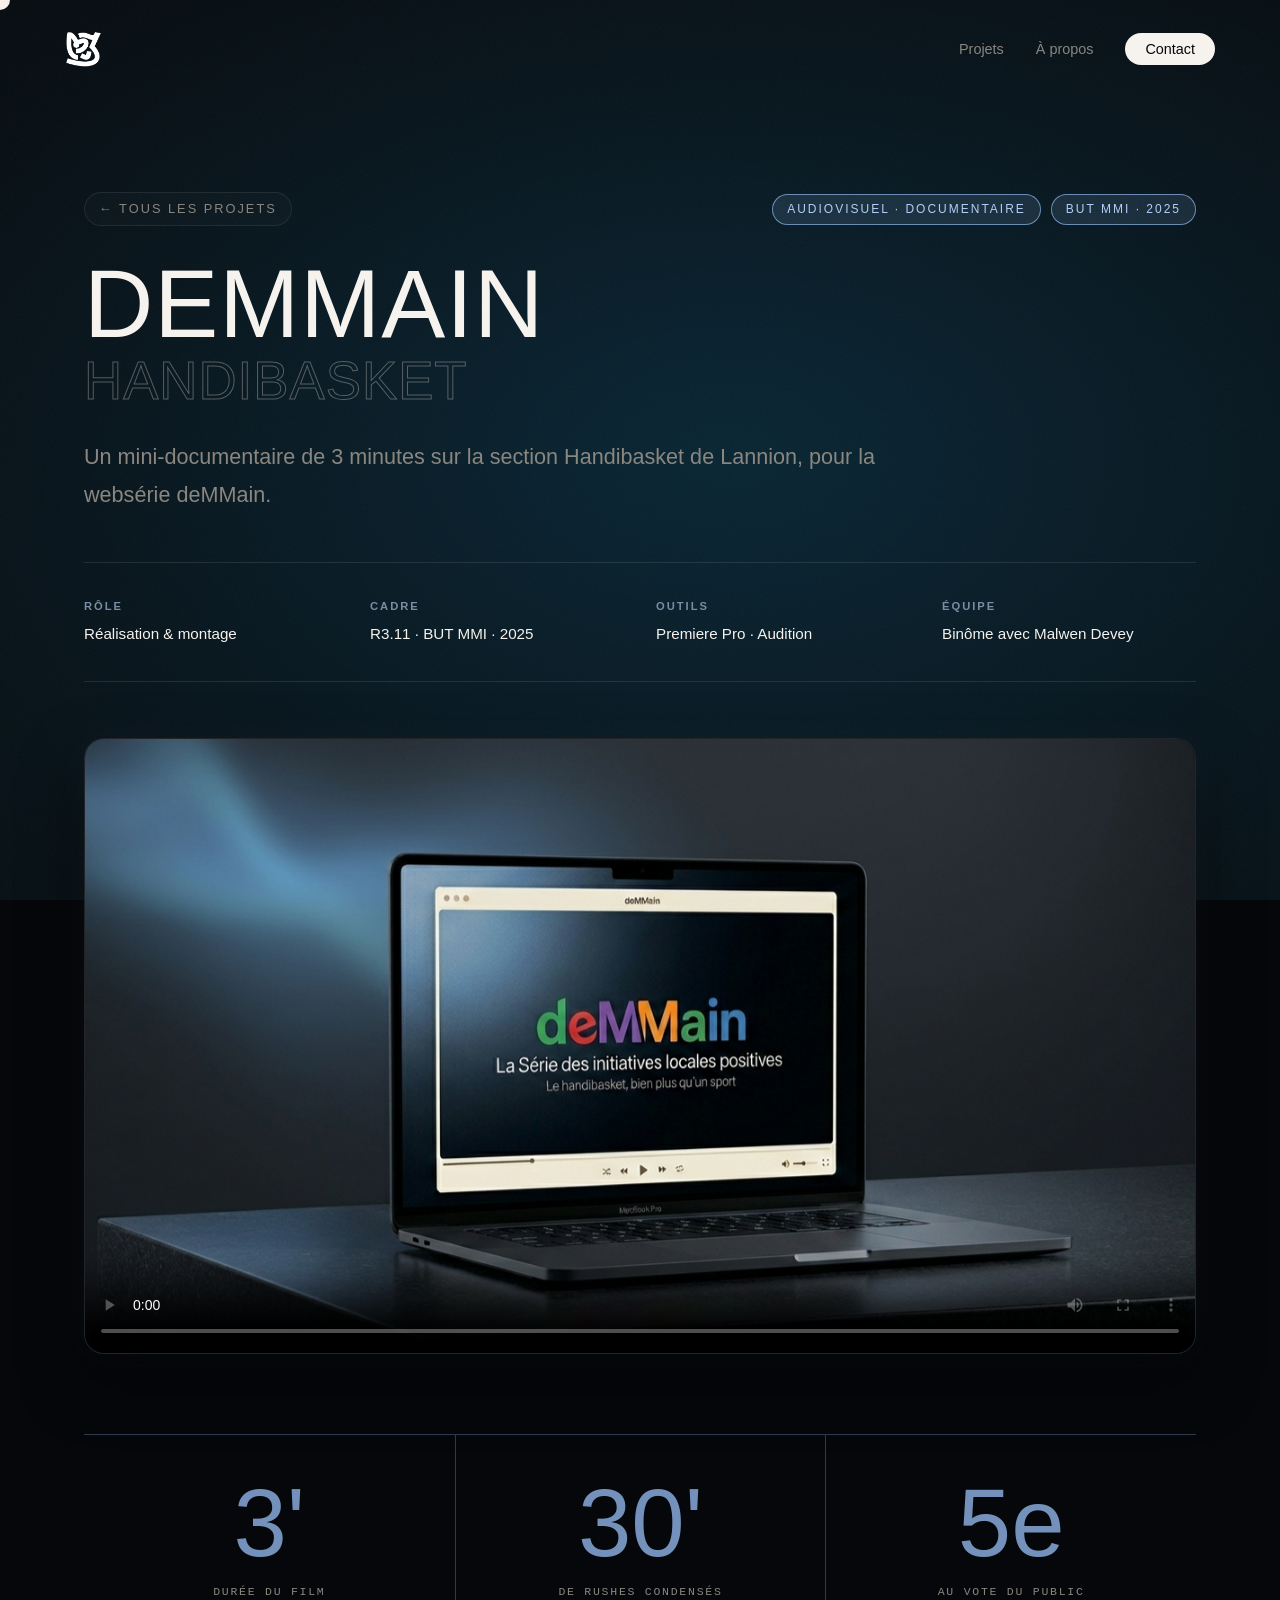
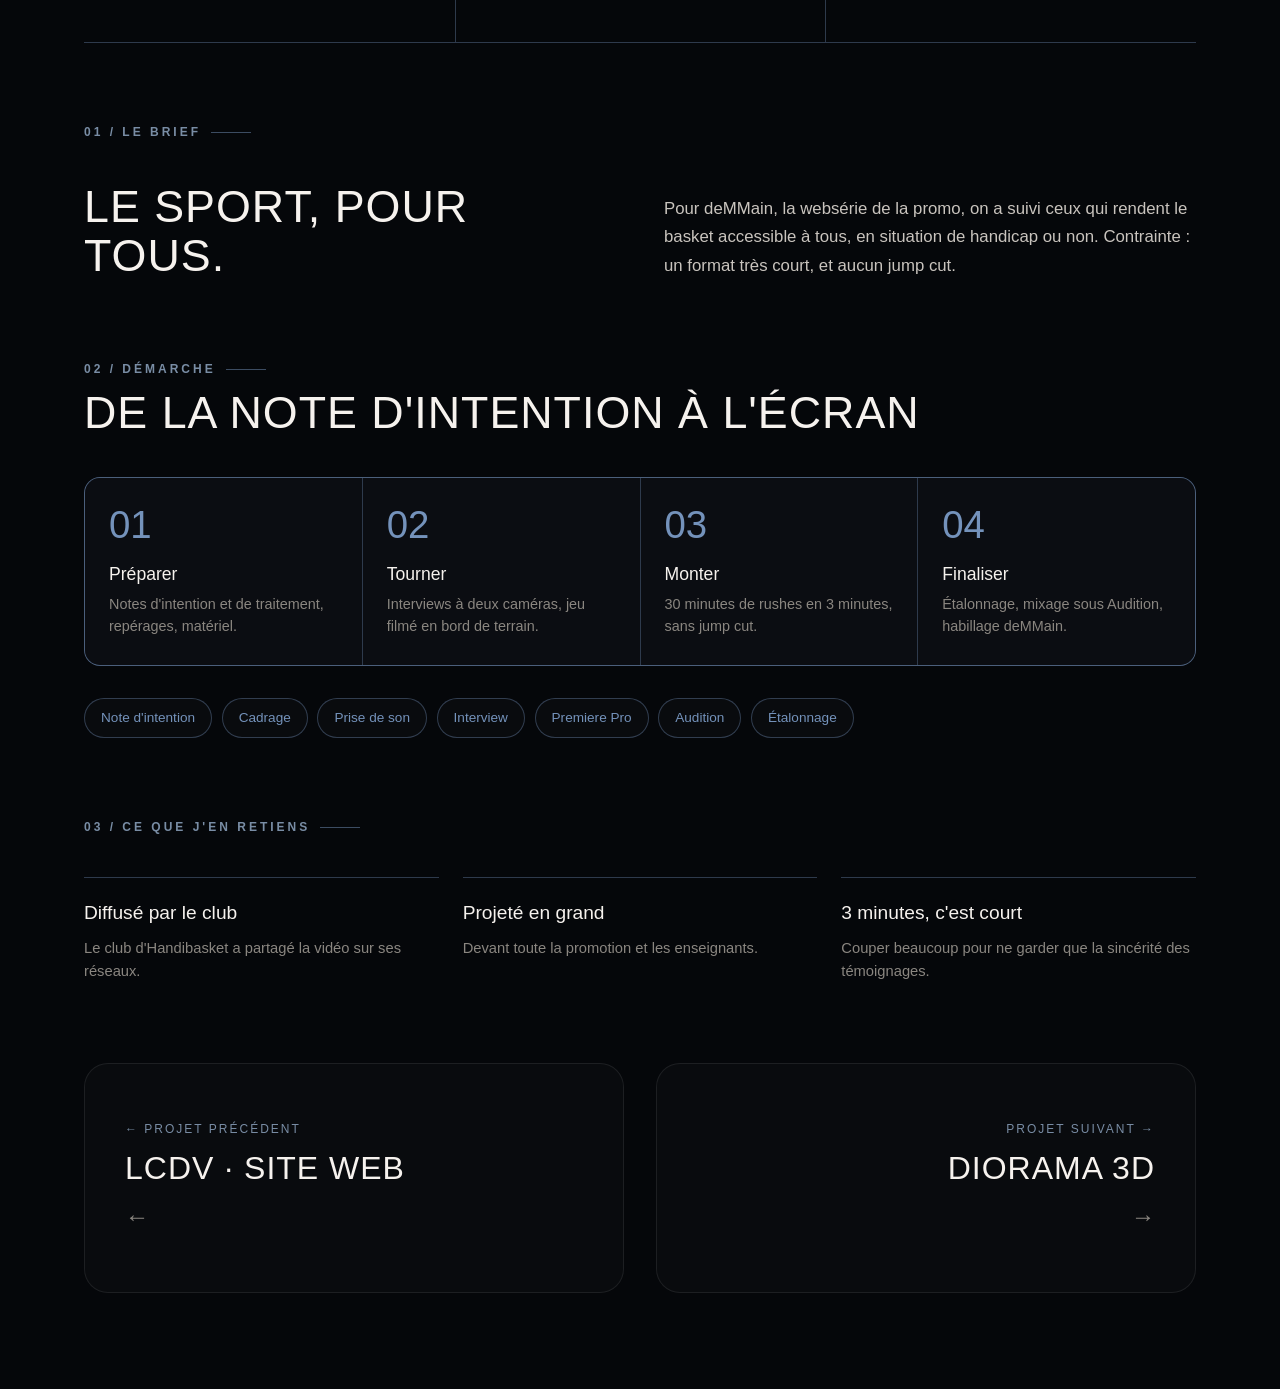
==== commit 8245037c: "MAJ 1" ====
--- a/projet-demain.html
+++ b/projet-demain.html
@@ -80,7 +80,7 @@
                 <a href="projets.html" class="pd-back-link">← Tous les projets</a>
                 <div class="pd-hero-badges">
                     <span class="pd-badge">Audiovisuel · Documentaire</span>
-                    <span class="pd-badge accent">BUT MMI · 2024</span>
+                    <span class="pd-badge accent">BUT MMI · 2025</span>
                 </div>
             </div>
 
@@ -100,7 +100,7 @@
                 </div>
                 <div class="pd-strip-item">
                     <span class="pd-strip-label">Cadre</span>
-                    <span class="pd-strip-val">R3.11 · BUT MMI · 2024</span>
+                    <span class="pd-strip-val">R3.11 · BUT MMI · 2025</span>
                 </div>
                 <div class="pd-strip-item">
                     <span class="pd-strip-label">Outils</span>
